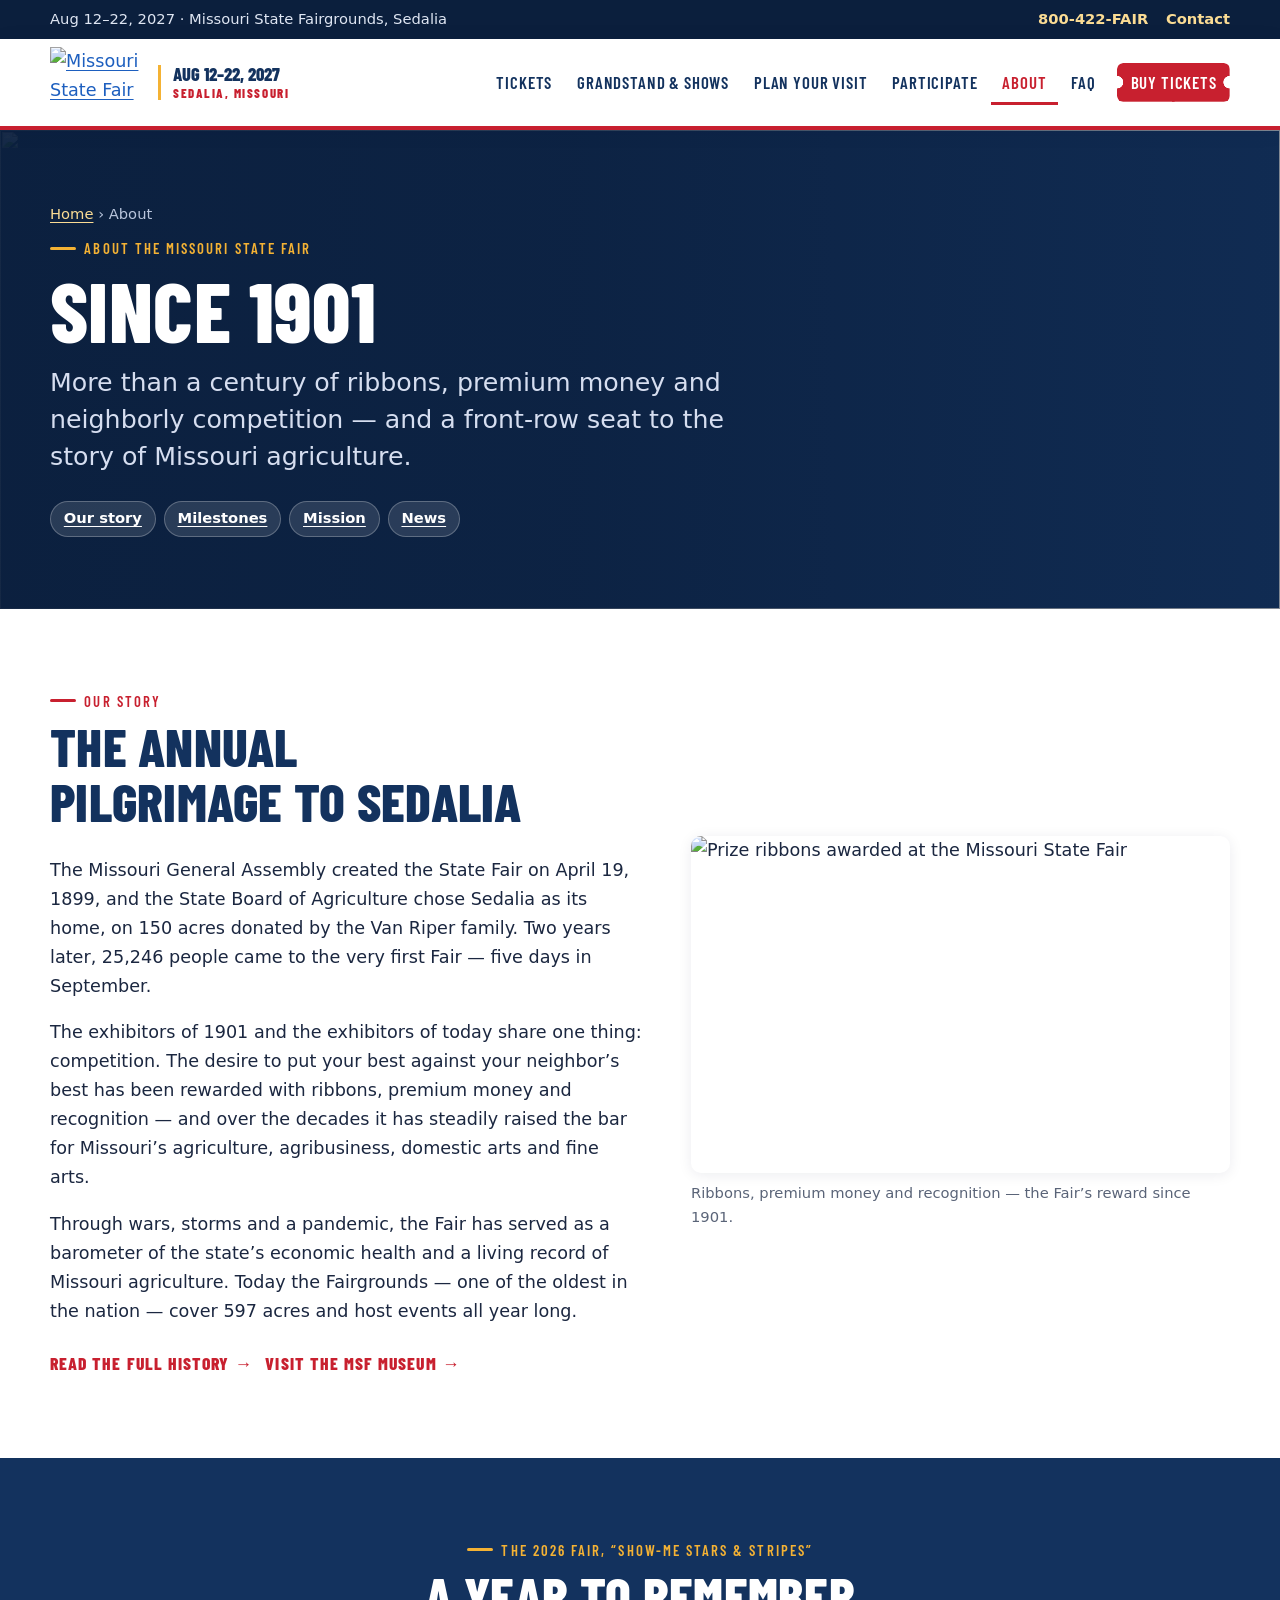
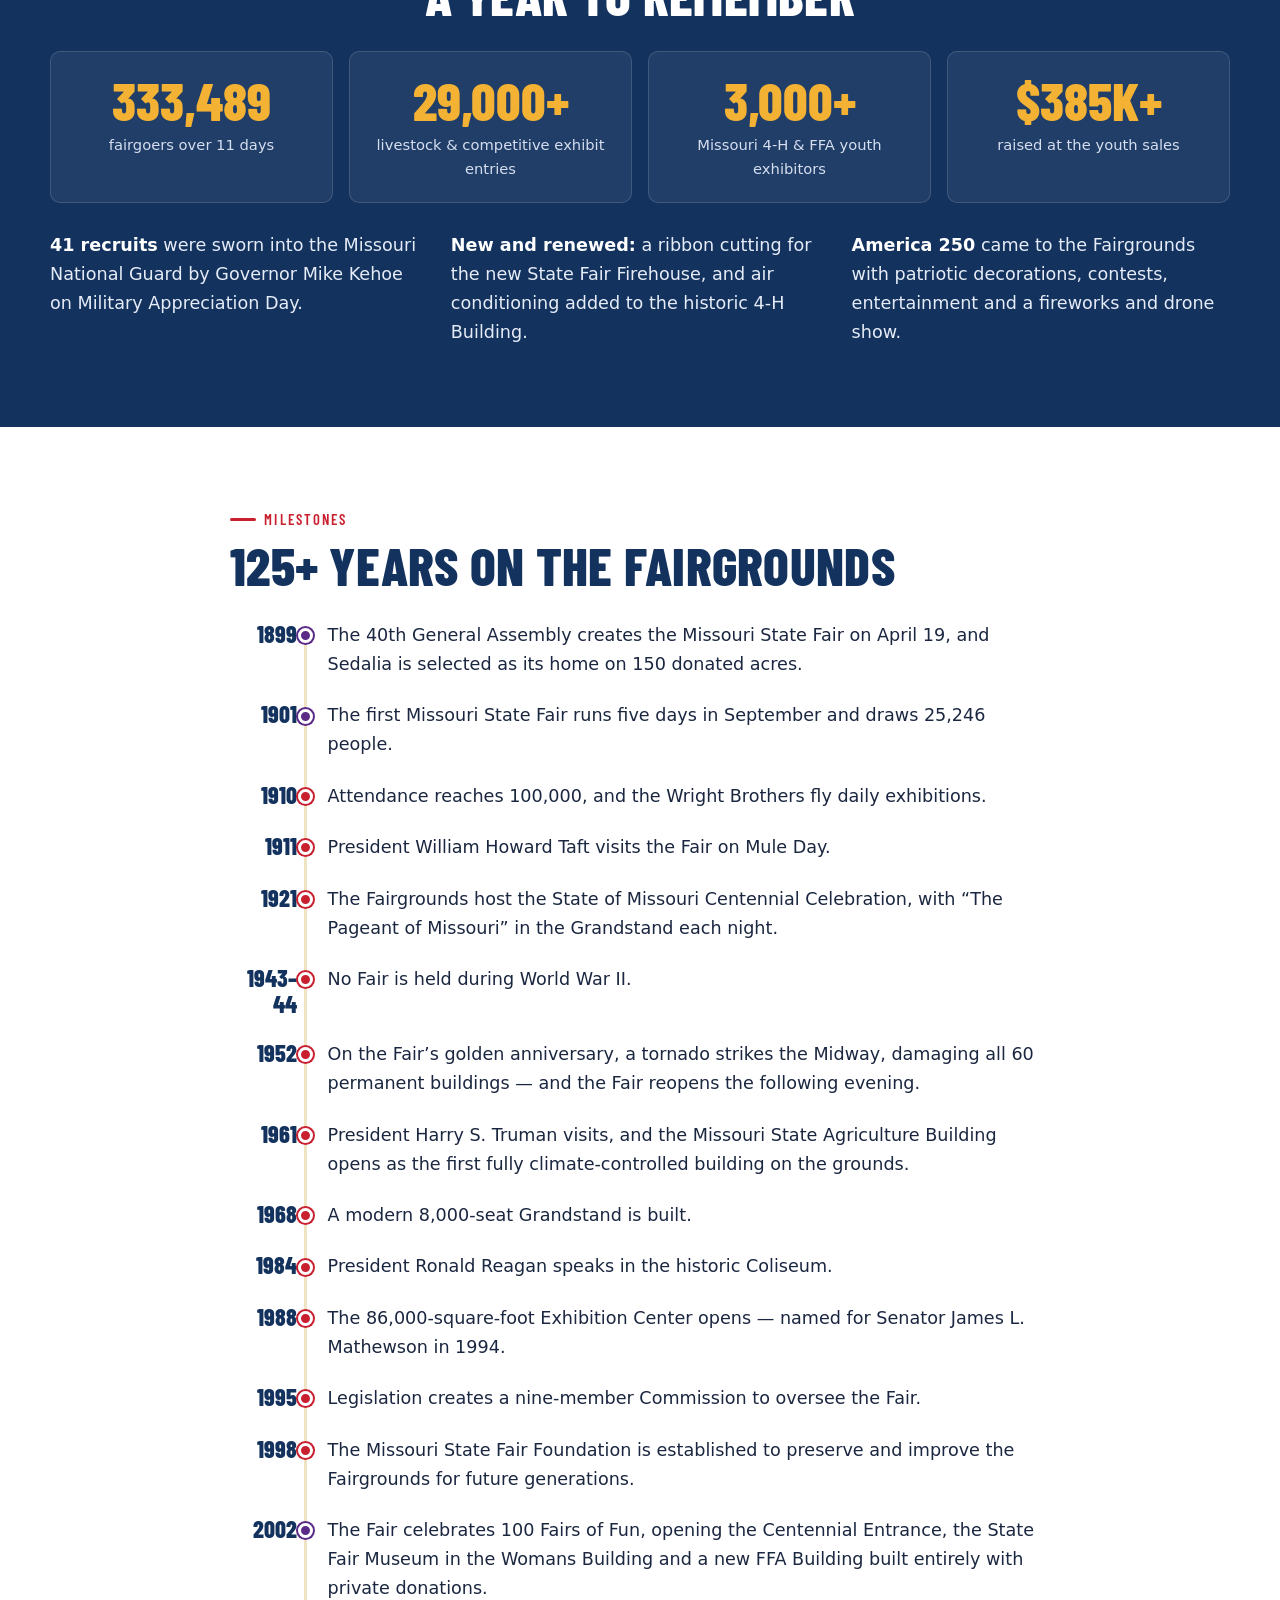
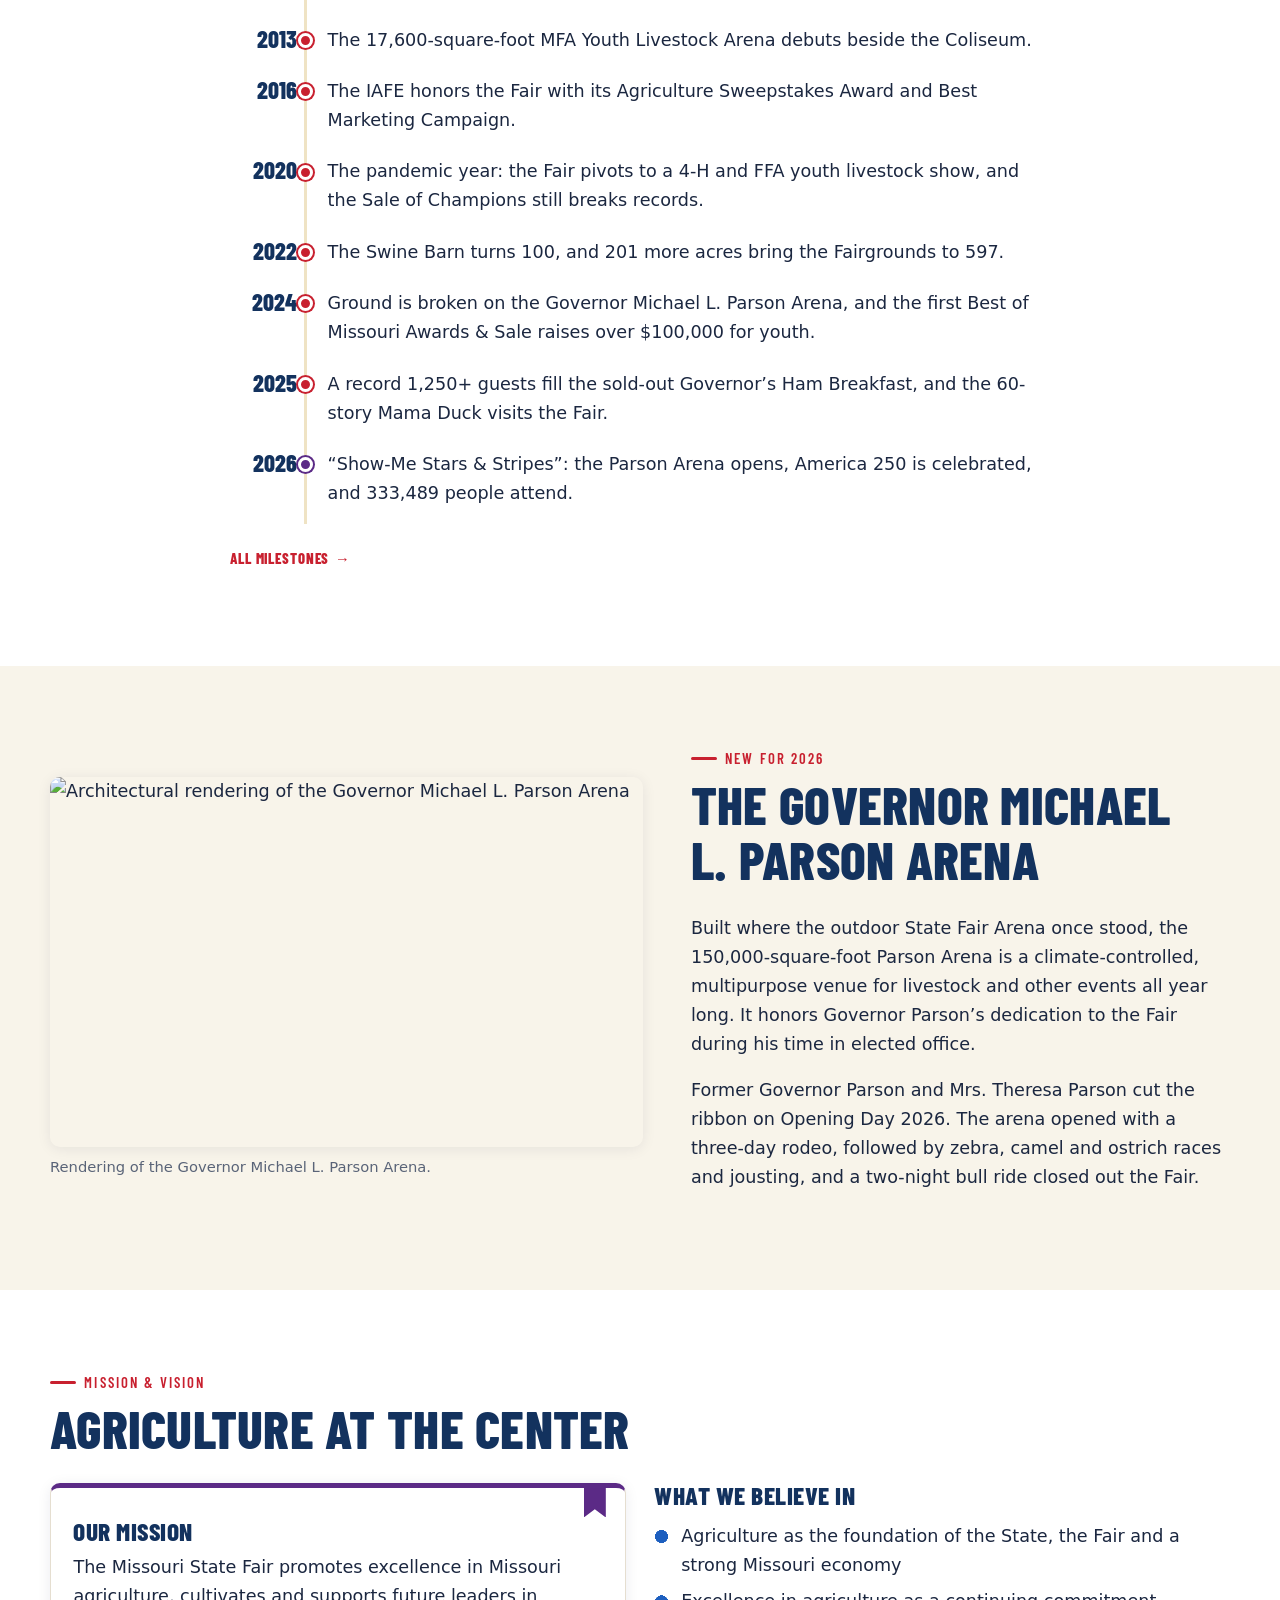
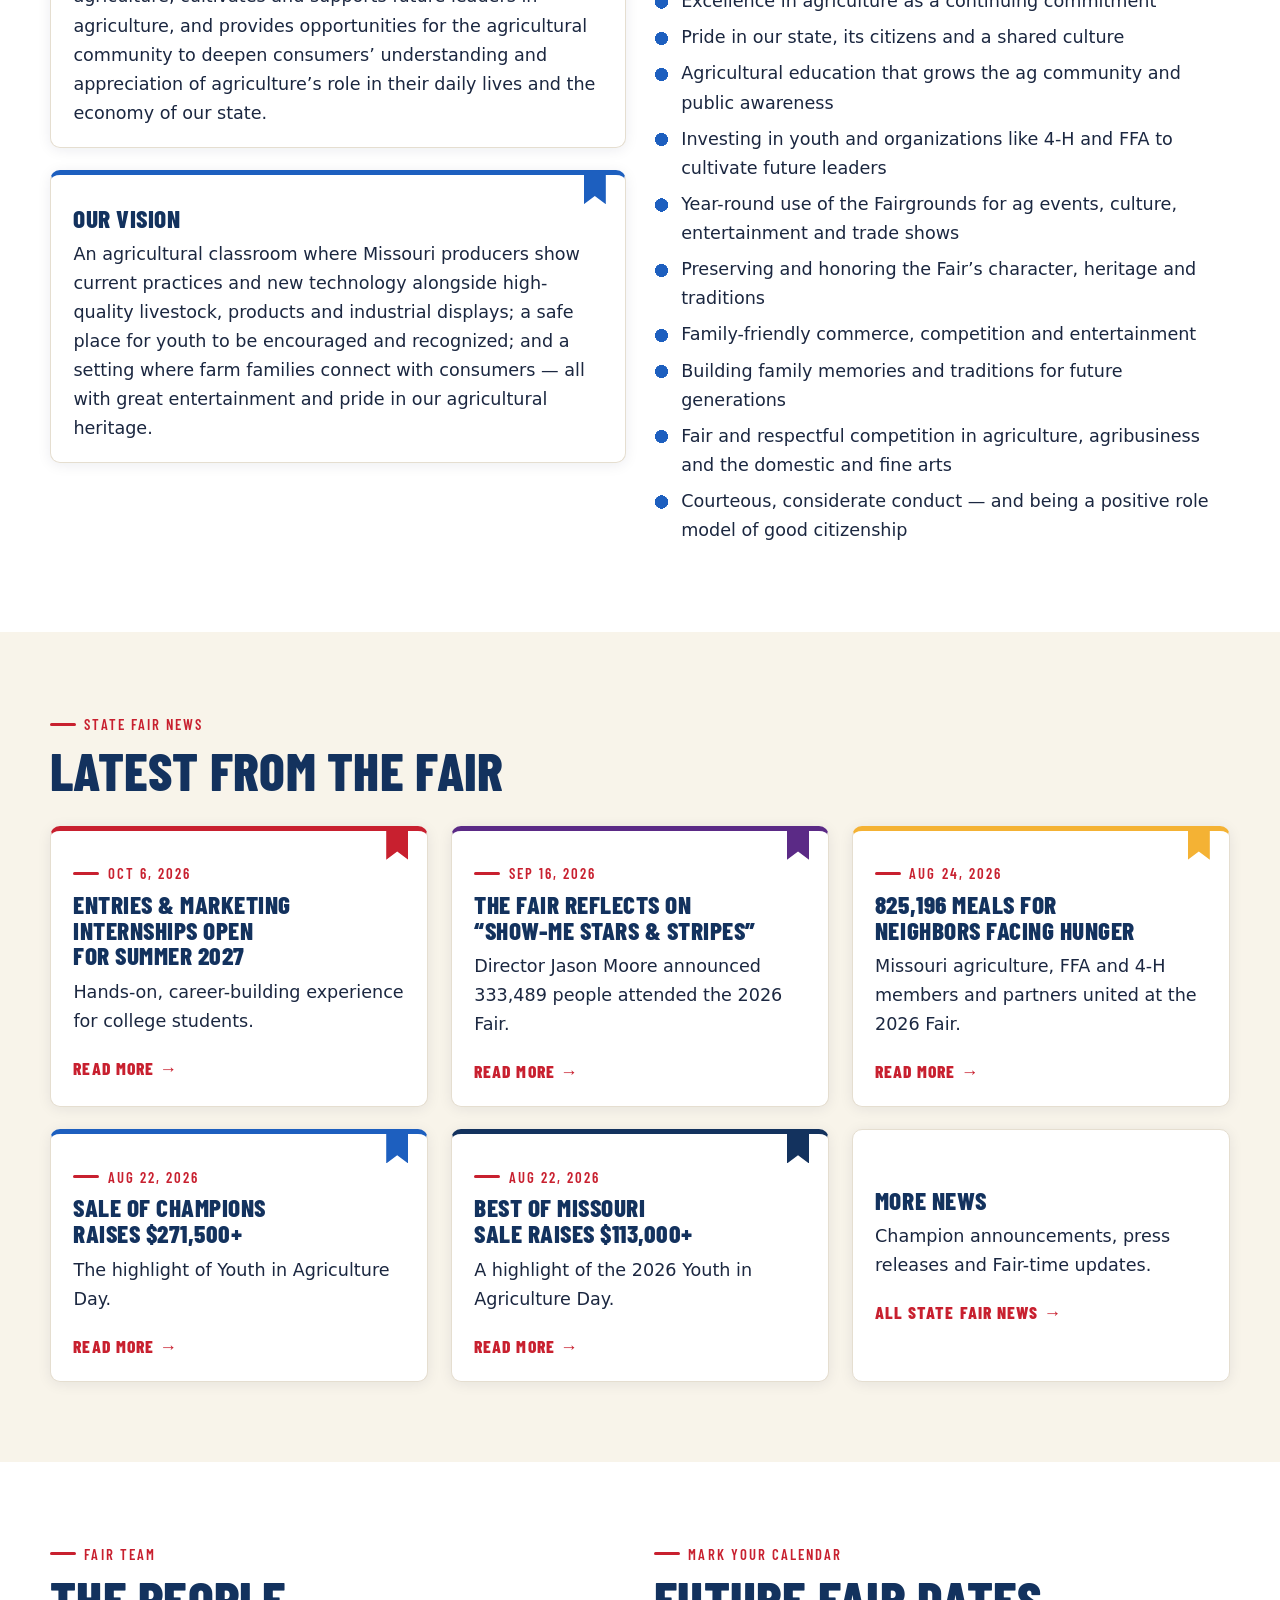
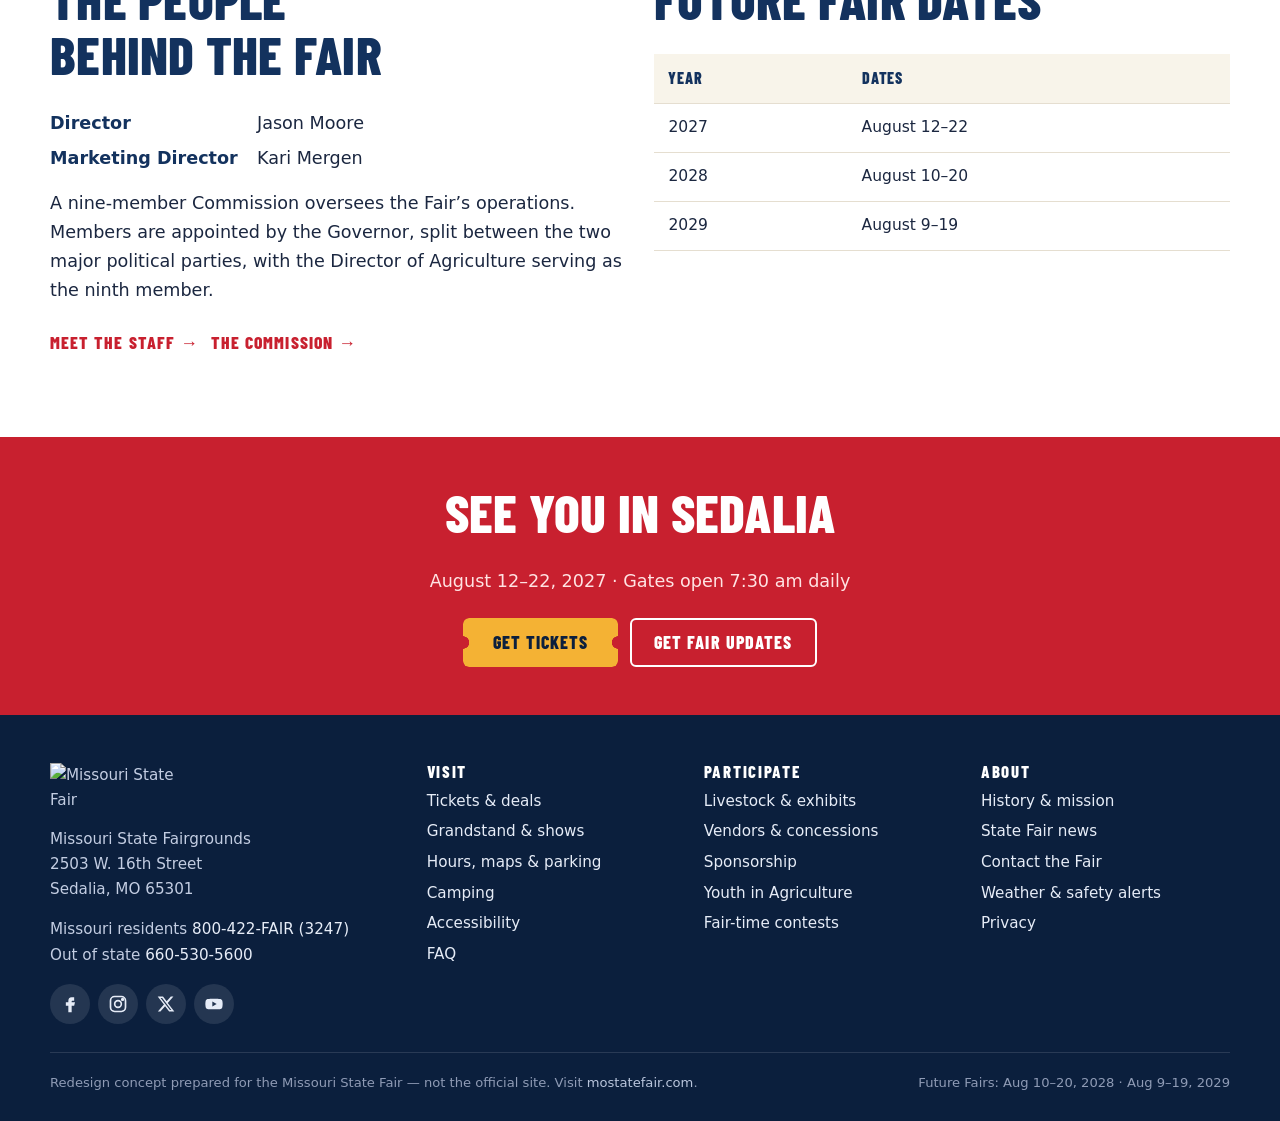
==== about.html @ 5d5b4323 "Missouri State Fair redesign concept: 8-page static site Show-Me Blue Ribbon design system, 2027 cou" ====
<!doctype html>
<html lang="en" class="no-js">
<head>
<meta charset="utf-8">
<meta name="viewport" content="width=device-width, initial-scale=1">
<meta name="robots" content="noindex">
<title>About the Fair — Since 1901 · Missouri State Fair</title>
<meta name="description" content="The story of the Missouri State Fair in Sedalia: history and milestones since 1901, the new Governor Michael L. Parson Arena, our mission, the latest news and future Fair dates.">
<link rel="canonical" href="https://quinto55.github.io/Missouri-State-Fair/about.html">
<meta name="theme-color" content="#13325e">
<link rel="icon" href="https://www.mostatefair.com/wp-content/uploads/cropped-missouri-state-fair-icon-32x32.png" sizes="32x32">
<link rel="apple-touch-icon" href="https://www.mostatefair.com/wp-content/uploads/cropped-missouri-state-fair-icon-180x180.png">
<link rel="preconnect" href="https://www.mostatefair.com">
<link rel="manifest" href="manifest.webmanifest">
<link rel="preload" href="assets/fonts/barlow-condensed-800.woff2" as="font" type="font/woff2" crossorigin>
<link rel="stylesheet" href="assets/css/styles.css">
<meta property="og:type" content="website">
<meta property="og:site_name" content="Missouri State Fair">
<meta property="og:title" content="About the Missouri State Fair — Since 1901">
<meta property="og:description" content="History, milestones, mission and news from the Missouri State Fair in Sedalia.">
<meta property="og:url" content="https://quinto55.github.io/Missouri-State-Fair/about.html">
<meta property="og:image" content="https://www.mostatefair.com/wp-content/uploads/missouri-state-fair-main-gate.jpg">
<meta name="twitter:card" content="summary_large_image">
<script type="application/ld+json">
{
  "@context": "https://schema.org",
  "@type": "BreadcrumbList",
  "itemListElement": [
    { "@type": "ListItem", "position": 1, "name": "Home", "item": "https://quinto55.github.io/Missouri-State-Fair/" },
    { "@type": "ListItem", "position": 2, "name": "About", "item": "https://quinto55.github.io/Missouri-State-Fair/about.html" }
  ]
}
</script>
<script type="speculationrules">
{ "prerender": [{ "where": { "href_matches": "/*" }, "eagerness": "moderate" }] }
</script>
<script src="assets/js/main.js" defer></script>
</head>
<body data-page="about">
<a class="skip" href="#main">Skip to content</a>

<!-- SHARED:HEADER (keep identical across pages; only data-page on <body> changes) -->
<div class="util-bar">
  <div class="wrap">
    <span>Aug 12–22, 2027 · Missouri State Fairgrounds, Sedalia</span>
    <span id="fair-status" class="status-chip" hidden></span>
    <span class="util-links">
      <a href="tel:+18004223247">800-422-FAIR</a>
      <a href="contact.html">Contact</a>
    </span>
  </div>
</div>

<header class="site-head">
  <div class="wrap">
    <a class="brand" href="./" aria-label="Missouri State Fair home">
      <img src="https://www.mostatefair.com/wp-content/uploads/logo-2024-missouri-state-fair-full-hr.png" alt="Missouri State Fair" width="400" height="312">
    </a>
    <p class="head-dates">Aug 12–22, 2027<small>Sedalia, Missouri</small></p>
    <nav class="site-nav" aria-label="Main">
      <button class="nav-toggle" aria-expanded="false" aria-controls="nav-list">Menu</button>
      <ul id="nav-list">
        <li><a data-nav="tickets" href="tickets.html">Tickets</a></li>
        <li><a data-nav="events" href="events.html">Grandstand &amp; Shows</a></li>
        <li><a data-nav="plan" href="plan.html">Plan Your Visit</a></li>
        <li><a data-nav="participate" href="participate.html">Participate</a></li>
        <li><a data-nav="about" href="about.html">About</a></li>
        <li><a data-nav="faq" href="faq.html">FAQ</a></li>
        <li><a class="btn-ticket" href="tickets.html">Buy Tickets</a></li>
      </ul>
    </nav>
  </div>
</header>
<!-- /SHARED:HEADER -->

<main id="main">

  <!-- ============ Hero ============ -->
  <section class="page-hero" aria-labelledby="hero-title">
    <div class="bg"><img src="https://www.mostatefair.com/wp-content/uploads/missouri-state-fair-main-gate.jpg" alt="" width="600" height="312" fetchpriority="high"></div>
    <div class="wrap">
      <p class="crumbs"><a href="./">Home</a> › About</p>
      <p class="eyebrow">About the Missouri State Fair</p>
      <h1 id="hero-title">Since 1901</h1>
      <p class="lede">More than a century of ribbons, premium money and neighborly competition — and a front-row seat to the story of Missouri agriculture.</p>
      <ul class="hero-chips">
        <li><a href="#story" style="color:inherit">Our story</a></li>
        <li><a href="#timeline" style="color:inherit">Milestones</a></li>
        <li><a href="#mission" style="color:inherit">Mission</a></li>
        <li><a href="#news" style="color:inherit">News</a></li>
      </ul>
    </div>
  </section>

  <!-- ============ Story ============ -->
  <section id="story" aria-labelledby="story-title">
    <div class="wrap split">
      <div>
        <p class="eyebrow">Our story</p>
        <h2 id="story-title">The annual pilgrimage to Sedalia</h2>
        <p>The Missouri General Assembly created the State Fair on April 19, 1899, and the State Board of Agriculture chose Sedalia as its home, on 150 acres donated by the Van Riper family. Two years later, 25,246 people came to the very first Fair — five days in September.</p>
        <p>The exhibitors of 1901 and the exhibitors of today share one thing: competition. The desire to put your best against your neighbor’s best has been rewarded with ribbons, premium money and recognition — and over the decades it has steadily raised the bar for Missouri’s agriculture, agribusiness, domestic arts and fine arts.</p>
        <p>Through wars, storms and a pandemic, the Fair has served as a barometer of the state’s economic health and a living record of Missouri agriculture. Today the Fairgrounds — one of the oldest in the nation — cover 597 acres and host events all year long.</p>
        <div class="btn-row">
          <a class="card-link" href="https://www.mostatefair.com/about/history-culture/history/">Read the full history</a>
          <a class="card-link" href="https://www.mostatefair.com/about/history-culture/history/museum/">Visit the MSF Museum</a>
        </div>
      </div>
      <figure class="img-frame reveal" style="margin:0">
        <img src="https://www.mostatefair.com/wp-content/uploads/img-competition-updates.jpg" alt="Prize ribbons awarded at the Missouri State Fair" loading="lazy" width="600" height="315">
        <figcaption>Ribbons, premium money and recognition — the Fair’s reward since 1901.</figcaption>
      </figure>
    </div>
  </section>

  <!-- ============ Numbers ============ -->
  <section class="panel-navy on-dark" id="numbers" aria-labelledby="num-title">
    <div class="wrap">
      <div class="section-head center">
        <p class="eyebrow">The 2026 Fair, “Show-Me Stars &amp; Stripes”</p>
        <h2 id="num-title">A year to remember</h2>
      </div>
      <div class="stat-row">
        <div class="stat reveal"><b>333,489</b><span>fairgoers over 11 days</span></div>
        <div class="stat reveal"><b>29,000+</b><span>livestock &amp; competitive exhibit entries</span></div>
        <div class="stat reveal"><b>3,000+</b><span>Missouri 4-H &amp; FFA youth exhibitors</span></div>
        <div class="stat reveal"><b>$385K+</b><span>raised at the youth sales</span></div>
      </div>
      <div class="grid-3" style="margin-top:var(--space-3)">
        <p class="reveal" style="margin:0"><strong style="color:#fff">41 recruits</strong> were sworn into the Missouri National Guard by Governor Mike Kehoe on Military Appreciation Day.</p>
        <p class="reveal" style="margin:0"><strong style="color:#fff">New and renewed:</strong> a ribbon cutting for the new State Fair Firehouse, and air conditioning added to the historic 4-H Building.</p>
        <p class="reveal" style="margin:0"><strong style="color:#fff">America 250</strong> came to the Fairgrounds with patriotic decorations, contests, entertainment and a fireworks and drone show.</p>
      </div>
    </div>
  </section>

  <!-- ============ Timeline ============ -->
  <section id="timeline" aria-labelledby="tl-title">
    <div class="narrow">
      <div class="section-head">
        <p class="eyebrow">Milestones</p>
        <h2 id="tl-title">125+ years on the Fairgrounds</h2>
      </div>
      <ol class="timeline">
        <li class="big reveal"><span class="yr">1899</span><p>The 40th General Assembly creates the Missouri State Fair on April 19, and Sedalia is selected as its home on 150 donated acres.</p></li>
        <li class="big reveal"><span class="yr">1901</span><p>The first Missouri State Fair runs five days in September and draws 25,246 people.</p></li>
        <li class="reveal"><span class="yr">1910</span><p>Attendance reaches 100,000, and the Wright Brothers fly daily exhibitions.</p></li>
        <li class="reveal"><span class="yr">1911</span><p>President William Howard Taft visits the Fair on Mule Day.</p></li>
        <li class="reveal"><span class="yr">1921</span><p>The Fairgrounds host the State of Missouri Centennial Celebration, with “The Pageant of Missouri” in the Grandstand each night.</p></li>
        <li class="reveal"><span class="yr">1943–44</span><p>No Fair is held during World War II.</p></li>
        <li class="reveal"><span class="yr">1952</span><p>On the Fair’s golden anniversary, a tornado strikes the Midway, damaging all 60 permanent buildings — and the Fair reopens the following evening.</p></li>
        <li class="reveal"><span class="yr">1961</span><p>President Harry S. Truman visits, and the Missouri State Agriculture Building opens as the first fully climate-controlled building on the grounds.</p></li>
        <li class="reveal"><span class="yr">1968</span><p>A modern 8,000-seat Grandstand is built.</p></li>
        <li class="reveal"><span class="yr">1984</span><p>President Ronald Reagan speaks in the historic Coliseum.</p></li>
        <li class="reveal"><span class="yr">1988</span><p>The 86,000-square-foot Exhibition Center opens — named for Senator James L. Mathewson in 1994.</p></li>
        <li class="reveal"><span class="yr">1995</span><p>Legislation creates a nine-member Commission to oversee the Fair.</p></li>
        <li class="reveal"><span class="yr">1998</span><p>The Missouri State Fair Foundation is established to preserve and improve the Fairgrounds for future generations.</p></li>
        <li class="big reveal"><span class="yr">2002</span><p>The Fair celebrates 100 Fairs of Fun, opening the Centennial Entrance, the State Fair Museum in the Womans Building and a new FFA Building built entirely with private donations.</p></li>
        <li class="reveal"><span class="yr">2013</span><p>The 17,600-square-foot MFA Youth Livestock Arena debuts beside the Coliseum.</p></li>
        <li class="reveal"><span class="yr">2016</span><p>The IAFE honors the Fair with its Agriculture Sweepstakes Award and Best Marketing Campaign.</p></li>
        <li class="reveal"><span class="yr">2020</span><p>The pandemic year: the Fair pivots to a 4-H and FFA youth livestock show, and the Sale of Champions still breaks records.</p></li>
        <li class="reveal"><span class="yr">2022</span><p>The Swine Barn turns 100, and 201 more acres bring the Fairgrounds to 597.</p></li>
        <li class="reveal"><span class="yr">2024</span><p>Ground is broken on the Governor Michael L. Parson Arena, and the first Best of Missouri Awards &amp; Sale raises over $100,000 for youth.</p></li>
        <li class="reveal"><span class="yr">2025</span><p>A record 1,250+ guests fill the sold-out Governor’s Ham Breakfast, and the 60-story Mama Duck visits the Fair.</p></li>
        <li class="big reveal"><span class="yr">2026</span><p>“Show-Me Stars &amp; Stripes”: the Parson Arena opens, America 250 is celebrated, and 333,489 people attend.</p></li>
      </ol>
      <p class="small" style="margin-top:1rem"><a class="card-link" href="https://www.mostatefair.com/about/history-culture/history/milestones/">All milestones</a></p>
    </div>
  </section>

  <!-- ============ Parson Arena ============ -->
  <section class="soft" id="parson-arena" aria-labelledby="arena-title">
    <div class="wrap split flip">
      <div>
        <p class="eyebrow">New for 2026</p>
        <h2 id="arena-title">The Governor Michael L. Parson Arena</h2>
        <p>Built where the outdoor State Fair Arena once stood, the 150,000-square-foot Parson Arena is a climate-controlled, multipurpose venue for livestock and other events all year long. It honors Governor Parson’s dedication to the Fair during his time in elected office.</p>
        <p>Former Governor Parson and Mrs. Theresa Parson cut the ribbon on Opening Day 2026. The arena opened with a three-day rodeo, followed by zebra, camel and ostrich races and jousting, and a two-night bull ride closed out the Fair.</p>
      </div>
      <figure class="img-frame reveal" style="margin:0">
        <img src="https://www.mostatefair.com/wp-content/uploads/parson-arena-rendering-new-600x315-1.jpg" alt="Architectural rendering of the Governor Michael L. Parson Arena" loading="lazy" width="600" height="315">
        <figcaption>Rendering of the Governor Michael L. Parson Arena.</figcaption>
      </figure>
    </div>
  </section>

  <!-- ============ Mission ============ -->
  <section id="mission" aria-labelledby="mission-title">
    <div class="wrap">
      <div class="section-head">
        <p class="eyebrow">Mission &amp; vision</p>
        <h2 id="mission-title">Agriculture at the center</h2>
      </div>
      <div class="grid-2">
        <div>
          <div class="card ribbon rb-purple">
            <h3>Our mission</h3>
            <p>The Missouri State Fair promotes excellence in Missouri agriculture, cultivates and supports future leaders in agriculture, and provides opportunities for the agricultural community to deepen consumers’ understanding and appreciation of agriculture’s role in their daily lives and the economy of our state.</p>
          </div>
          <div class="card ribbon rb-blue" style="margin-top:1.4rem">
            <h3>Our vision</h3>
            <p>An agricultural classroom where Missouri producers show current practices and new technology alongside high-quality livestock, products and industrial displays; a safe place for youth to be encouraged and recognized; and a setting where farm families connect with consumers — all with great entertainment and pride in our agricultural heritage.</p>
          </div>
        </div>
        <div>
          <h3>What we believe in</h3>
          <ul class="check-list">
            <li>Agriculture as the foundation of the State, the Fair and a strong Missouri economy</li>
            <li>Excellence in agriculture as a continuing commitment</li>
            <li>Pride in our state, its citizens and a shared culture</li>
            <li>Agricultural education that grows the ag community and public awareness</li>
            <li>Investing in youth and organizations like 4-H and FFA to cultivate future leaders</li>
            <li>Year-round use of the Fairgrounds for ag events, culture, entertainment and trade shows</li>
            <li>Preserving and honoring the Fair’s character, heritage and traditions</li>
            <li>Family-friendly commerce, competition and entertainment</li>
            <li>Building family memories and traditions for future generations</li>
            <li>Fair and respectful competition in agriculture, agribusiness and the domestic and fine arts</li>
            <li>Courteous, considerate conduct — and being a positive role model of good citizenship</li>
          </ul>
        </div>
      </div>
    </div>
  </section>

  <!-- ============ News ============ -->
  <section class="soft" id="news" aria-labelledby="news-title">
    <div class="wrap">
      <div class="section-head">
        <p class="eyebrow">State Fair news</p>
        <h2 id="news-title">Latest from the Fair</h2>
      </div>
      <div class="grid-3">
        <article class="card ribbon rb-red reveal">
          <p class="eyebrow"><time datetime="2026-10-06">Oct 6, 2026</time></p>
          <h3>Entries &amp; Marketing internships open for summer 2027</h3>
          <p>Hands-on, career-building experience for college students.</p>
          <a class="card-link" href="https://www.mostatefair.com/state-fair-news/missouri-state-fair-announces-open-applications-for-entries-and-marketing-internships/">Read more</a>
        </article>
        <article class="card ribbon rb-purple reveal">
          <p class="eyebrow"><time datetime="2026-09-16">Sep 16, 2026</time></p>
          <h3>The Fair reflects on “Show-Me Stars &amp; Stripes”</h3>
          <p>Director Jason Moore announced 333,489 people attended the 2026 Fair.</p>
          <a class="card-link" href="https://www.mostatefair.com/state-fair-news/missouri-state-fair-reflects-on-2026-fair-show-me-stars-stripes/">Read more</a>
        </article>
        <article class="card ribbon rb-gold reveal">
          <p class="eyebrow"><time datetime="2026-08-24">Aug 24, 2026</time></p>
          <h3>825,196 meals for neighbors facing hunger</h3>
          <p>Missouri agriculture, FFA and 4-H members and partners united at the 2026 Fair.</p>
          <a class="card-link" href="https://www.mostatefair.com/state-fair-news/missouri-agriculture-unites-to-provide-825196-meals-for-neighbors-facing-hunger/">Read more</a>
        </article>
        <article class="card ribbon rb-blue reveal">
          <p class="eyebrow"><time datetime="2026-08-22">Aug 22, 2026</time></p>
          <h3>Sale of Champions raises $271,500+</h3>
          <p>The highlight of Youth in Agriculture Day.</p>
          <a class="card-link" href="https://www.mostatefair.com/state-fair-news/missouri-state-fair-sale-of-champions-raises-more-than-271500-for-youth-in-agriculture/">Read more</a>
        </article>
        <article class="card ribbon rb-navy reveal">
          <p class="eyebrow"><time datetime="2026-08-22">Aug 22, 2026</time></p>
          <h3>Best of Missouri Sale raises $113,000+</h3>
          <p>A highlight of the 2026 Youth in Agriculture Day.</p>
          <a class="card-link" href="https://www.mostatefair.com/state-fair-news/missouri-state-fair-best-of-missouri-sale-raises-more-than-113000-for-youth-in-agriculture/">Read more</a>
        </article>
        <article class="card reveal" style="display:flex;flex-direction:column;justify-content:center">
          <h3>More news</h3>
          <p>Champion announcements, press releases and Fair-time updates.</p>
          <a class="card-link" href="https://www.mostatefair.com/state-fair-news/">All State Fair news</a>
        </article>
      </div>
    </div>
  </section>

  <!-- ============ Team & dates ============ -->
  <section id="team" aria-labelledby="team-title">
    <div class="wrap grid-2">
      <div>
        <p class="eyebrow">Fair team</p>
        <h2 id="team-title">The people behind the Fair</h2>
        <dl class="def-list">
          <dt>Director</dt><dd>Jason Moore</dd>
          <dt>Marketing Director</dt><dd>Kari Mergen</dd>
        </dl>
        <p style="margin-top:1rem">A nine-member Commission oversees the Fair’s operations. Members are appointed by the Governor, split between the two major political parties, with the Director of Agriculture serving as the ninth member.</p>
        <div class="btn-row">
          <a class="card-link" href="https://www.mostatefair.com/about/fair-team/staff/">Meet the staff</a>
          <a class="card-link" href="https://www.mostatefair.com/about/fair-team/commission/">The Commission</a>
        </div>
      </div>
      <div id="dates">
        <p class="eyebrow">Mark your calendar</p>
        <h2>Future Fair dates</h2>
        <div class="table-wrap">
          <table class="data">
            <thead><tr><th scope="col">Year</th><th scope="col">Dates</th></tr></thead>
            <tbody>
              <tr><td>2027</td><td>August 12–22</td></tr>
              <tr><td>2028</td><td>August 10–20</td></tr>
              <tr><td>2029</td><td>August 9–19</td></tr>
            </tbody>
          </table>
        </div>
      </div>
    </div>
  </section>

  <!-- ============ Closing ============ -->
  <section class="closing" aria-labelledby="close-title">
    <div class="wrap">
      <h2 id="close-title">See you in Sedalia</h2>
      <p>August 12–22, 2027 · Gates open 7:30 am daily</p>
      <div class="btn-row">
        <a class="btn-ticket" href="tickets.html">Get tickets</a>
        <a class="btn btn-ghost" style="color:#fff" href="contact.html#updates">Get Fair updates</a>
      </div>
    </div>
  </section>

</main>

<!-- SHARED:FOOTER -->
<footer class="site-foot">
  <div class="wrap">
    <div class="foot-grid">
      <div>
        <img class="foot-logo" src="https://www.mostatefair.com/wp-content/uploads/logo-2024-missouri-state-fair-white-v2.png" alt="Missouri State Fair" width="150" height="48" loading="lazy">
        <p>Missouri State Fairgrounds<br>2503 W. 16th Street<br>Sedalia, MO 65301</p>
        <p>Missouri residents <a href="tel:+18004223247">800-422-FAIR (3247)</a><br>Out of state <a href="tel:+16605305600">660-530-5600</a></p>
        <div class="social-row">
          <a href="https://www.facebook.com/MissouriStateFair" aria-label="Facebook"><svg viewBox="0 0 24 24" fill="currentColor" aria-hidden="true"><path d="M14 8h3V4h-3c-2.8 0-4 1.8-4 4.3V10H7v4h3v8h4v-8h3l1-4h-4V8.6c0-.4.3-.6.7-.6z"/></svg></a>
          <a href="https://www.instagram.com/mostatefair/" aria-label="Instagram"><svg viewBox="0 0 24 24" fill="none" stroke="currentColor" stroke-width="2" aria-hidden="true"><rect x="3" y="3" width="18" height="18" rx="5"/><circle cx="12" cy="12" r="4"/><circle cx="17.5" cy="6.5" r="1" fill="currentColor"/></svg></a>
          <a href="https://x.com/MOStateFair" aria-label="X"><svg viewBox="0 0 24 24" fill="currentColor" aria-hidden="true"><path d="M17.8 3h3.1l-6.8 7.8L22 21h-6.2l-4.9-6.4L5.3 21H2.2l7.3-8.3L2 3h6.4l4.4 5.8zm-1.1 16.2h1.7L7.4 4.7H5.5z"/></svg></a>
          <a href="https://www.youtube.com/user/MOStateFair" aria-label="YouTube"><svg viewBox="0 0 24 24" fill="currentColor" aria-hidden="true"><path d="M22 8.2a3 3 0 0 0-2.1-2.1C18 5.6 12 5.6 12 5.6s-6 0-7.9.5A3 3 0 0 0 2 8.2 31 31 0 0 0 1.6 12 31 31 0 0 0 2 15.8a3 3 0 0 0 2.1 2.1c1.9.5 7.9.5 7.9.5s6 0 7.9-.5a3 3 0 0 0 2.1-2.1 31 31 0 0 0 .4-3.8 31 31 0 0 0-.4-3.8zM10 15.1V8.9l5.2 3.1z"/></svg></a>
        </div>
      </div>
      <div>
        <h4>Visit</h4>
        <ul>
          <li><a href="tickets.html">Tickets &amp; deals</a></li>
          <li><a href="events.html">Grandstand &amp; shows</a></li>
          <li><a href="plan.html">Hours, maps &amp; parking</a></li>
          <li><a href="plan.html#camping">Camping</a></li>
          <li><a href="plan.html#accessibility">Accessibility</a></li>
          <li><a href="faq.html">FAQ</a></li>
        </ul>
      </div>
      <div>
        <h4>Participate</h4>
        <ul>
          <li><a href="participate.html#exhibitors">Livestock &amp; exhibits</a></li>
          <li><a href="participate.html#vendors">Vendors &amp; concessions</a></li>
          <li><a href="participate.html#sponsors">Sponsorship</a></li>
          <li><a href="participate.html#youth">Youth in Agriculture</a></li>
          <li><a href="participate.html#contests">Fair-time contests</a></li>
        </ul>
      </div>
      <div>
        <h4>About</h4>
        <ul>
          <li><a href="about.html">History &amp; mission</a></li>
          <li><a href="about.html#news">State Fair news</a></li>
          <li><a href="contact.html">Contact the Fair</a></li>
          <li><a href="contact.html#updates">Weather &amp; safety alerts</a></li>
          <li><a href="privacy.html">Privacy</a></li>
        </ul>
      </div>
    </div>
    <div class="foot-base">
      <span>Redesign concept prepared for the Missouri State Fair — not the official site. Visit <a href="https://www.mostatefair.com/">mostatefair.com</a>.</span>
      <span>Future Fairs: Aug 10–20, 2028 · Aug 9–19, 2029</span>
    </div>
  </div>
</footer>
<!-- /SHARED:FOOTER -->
</body>
</html>
---- assets/css/styles.css ----
/* ==========================================================================
   Missouri State Fair — "Show-Me Blue Ribbon"
   Prize-ribbon civic design: navy + Missouri red + harvest gold, purple
   reserved for Grand Champion moments. One stylesheet, no build step.
   ========================================================================== */

/* ---------- Fonts ---------- */
@font-face {
  font-family: "Barlow Condensed";
  font-style: normal;
  font-weight: 800;
  font-display: swap;
  src: url("../fonts/barlow-condensed-800.woff2") format("woff2");
}
@font-face {
  font-family: "Barlow Condensed";
  font-style: normal;
  font-weight: 600;
  font-display: swap;
  src: url("../fonts/barlow-condensed-600.woff2") format("woff2");
}

/* ---------- Tokens ---------- */
:root {
  --navy: #13325e;
  --navy-deep: #0b1f3d;
  --red: #c8202f;
  --red-deep: #a01824;
  --gold: #f4b234;
  --gold-soft: #fbdc94;
  --purple: #5b2a86;
  --ribbon-blue: #1d5fbf;
  --cream: #fbf6ea;
  --wheat: #efe3c4;

  --bg: #ffffff;
  --bg-soft: #f8f4ea;
  --surface: #ffffff;
  --text: #1b2740;
  --muted: #5a6478;
  --line: #e5ded0;
  --card-shadow: 0 2px 14px rgb(11 31 61 / 0.08);

  --display: "Barlow Condensed", "Arial Narrow", "Roboto Condensed", sans-serif;
  --body: system-ui, "Segoe UI", Roboto, "Helvetica Neue", Arial, sans-serif;
  --mono: ui-monospace, "Cascadia Mono", "SF Mono", Menlo, Consolas, monospace;

  --step--1: clamp(0.83rem, 0.8rem + 0.15vw, 0.92rem);
  --step-0: clamp(1rem, 0.95rem + 0.25vw, 1.1rem);
  --step-1: clamp(1.25rem, 1.1rem + 0.6vw, 1.6rem);
  --step-2: clamp(1.6rem, 1.35rem + 1.1vw, 2.3rem);
  --step-3: clamp(2.1rem, 1.6rem + 2.2vw, 3.4rem);
  --step-4: clamp(2.8rem, 1.9rem + 4.2vw, 5.4rem);

  --space-1: 0.5rem;
  --space-2: 1rem;
  --space-3: 1.75rem;
  --space-4: 3rem;
  --space-5: 5rem;

  --radius: 10px;
  color-scheme: light;
}

/* ---------- Reset & base ---------- */
*, *::before, *::after { box-sizing: border-box; }

html { scroll-behavior: smooth; }
@media (prefers-reduced-motion: reduce) {
  html { scroll-behavior: auto; }
  *, *::before, *::after { animation: none !important; transition: none !important; }
}

@view-transition { navigation: auto; }

body {
  margin: 0;
  font-family: var(--body);
  font-size: var(--step-0);
  line-height: 1.65;
  color: var(--text);
  background: var(--bg);
  -webkit-text-size-adjust: 100%;
}

img, svg { max-width: 100%; display: block; }
img { height: auto; }

a { color: var(--ribbon-blue); text-underline-offset: 0.18em; }
a:hover { color: var(--red); }

:focus-visible { outline: 3px solid var(--gold); outline-offset: 3px; border-radius: 4px; }

h1, h2, h3, h4 {
  font-family: var(--display);
  font-weight: 800;
  line-height: 1.02;
  letter-spacing: 0.005em;
  text-transform: uppercase;
  color: var(--navy);
  margin: 0 0 0.5em;
  text-wrap: balance;
}
h1 { font-size: var(--step-4); }
h2 { font-size: var(--step-3); }
h3 { font-size: var(--step-1); letter-spacing: 0.02em; }
h4 { font-size: var(--step-0); letter-spacing: 0.04em; }

p { margin: 0 0 1em; }
ul, ol { padding-left: 1.2em; }

.wrap { width: min(1180px, 100% - 2rem); margin-inline: auto; }
.narrow { width: min(820px, 100% - 2rem); margin-inline: auto; }

section { padding-block: var(--space-5); }
section.soft { background: var(--bg-soft); }
section.tight { padding-block: var(--space-4); }

.skip {
  position: absolute; left: -9999px; top: 0; z-index: 100;
  background: var(--gold); color: var(--navy-deep); padding: 0.6rem 1rem; font-weight: 700;
}
.skip:focus { left: 1rem; top: 1rem; }

.eyebrow {
  font-family: var(--display);
  font-weight: 600;
  text-transform: uppercase;
  letter-spacing: 0.14em;
  font-size: var(--step--1);
  color: var(--red);
  margin: 0 0 0.4rem;
  display: flex; align-items: center; gap: 0.55rem;
}
.eyebrow::before {
  content: ""; width: 1.6rem; height: 3px; background: currentColor; border-radius: 2px;
}
.lede { font-size: var(--step-1); line-height: 1.45; color: var(--muted); max-width: 46ch; }
.muted { color: var(--muted); }
.small { font-size: var(--step--1); }
.mono { font-family: var(--mono); }
.center { text-align: center; }
.center .eyebrow { justify-content: center; }
.center .lede { margin-inline: auto; }
.section-head { max-width: 760px; margin-bottom: var(--space-3); }
.section-head.center { margin-inline: auto; }

/* ---------- Season note (prior-year data labeling) ---------- */
.season-note {
  display: inline-flex; align-items: center; gap: 0.5rem;
  font-size: var(--step--1); font-weight: 600;
  background: var(--wheat); color: #6a4b05;
  padding: 0.3rem 0.75rem; border-radius: 999px; margin: 0 0 1rem;
}
.season-note::before { content: "●"; color: var(--gold); font-size: 0.8em; }

/* ---------- Utility bar ---------- */
.util-bar { background: var(--navy-deep); color: #dfe6f3; font-size: var(--step--1); }
.util-bar .wrap {
  display: flex; flex-wrap: wrap; gap: 0.3rem 1.25rem; align-items: center;
  justify-content: space-between; padding-block: 0.45rem;
}
.util-bar a { color: var(--gold-soft); text-decoration: none; font-weight: 600; }
.util-bar a:hover { color: #fff; }
.util-links { display: flex; gap: 1.1rem; flex-wrap: wrap; }
.status-chip {
  background: var(--red); color: #fff; font-weight: 700; padding: 0.1rem 0.6rem;
  border-radius: 999px; font-size: 0.8rem; letter-spacing: 0.04em;
}

/* ---------- Header / nav ---------- */
.site-head {
  background: #fff; position: sticky; top: 0; z-index: 50;
  border-bottom: 4px solid var(--red);
  box-shadow: 0 2px 18px rgb(11 31 61 / 0.08);
}
.site-head .wrap { display: flex; align-items: center; gap: 1rem; padding-block: 0.5rem; }
.brand { display: block; flex: 0 0 auto; }
.brand img { width: 92px; height: auto; }
.head-dates {
  font-family: var(--display); font-weight: 800; text-transform: uppercase;
  color: var(--navy); font-size: 1.15rem; line-height: 1; margin: 0;
  border-left: 3px solid var(--gold); padding-left: 0.75rem;
}
.head-dates small { display: block; color: var(--red); font-size: 0.8rem; letter-spacing: 0.12em; margin-top: 0.2rem; }
.site-nav { margin-left: auto; }
.site-nav ul { list-style: none; margin: 0; padding: 0; display: flex; align-items: center; gap: 0.15rem; }
.site-nav a {
  display: block; padding: 0.55rem 0.7rem; text-decoration: none; color: var(--navy);
  font-family: var(--display); font-weight: 600; text-transform: uppercase;
  letter-spacing: 0.05em; font-size: 1.05rem; border-radius: 6px;
}
.site-nav a:hover { background: var(--bg-soft); color: var(--red); }
.site-nav a[aria-current="page"] { color: var(--red); box-shadow: inset 0 -3px 0 var(--red); border-radius: 0; }
.site-nav .btn-ticket { margin-left: 0.5rem; color: #fff; }
.site-nav .btn-ticket:hover { color: var(--navy-deep); background: var(--gold); }
.nav-toggle {
  display: none; margin-left: auto; font: inherit; font-family: var(--display); font-weight: 800;
  text-transform: uppercase; letter-spacing: 0.08em; background: var(--navy); color: #fff;
  border: 0; border-radius: 6px; padding: 0.55rem 0.95rem; cursor: pointer;
}

@media (max-width: 1080px) {
  .head-dates { display: none; }
}
@media (max-width: 900px) {
  .nav-toggle { display: block; }
  .site-nav { margin-left: auto; }
  .site-nav ul {
    display: none; position: absolute; left: 0; right: 0; top: 100%;
    flex-direction: column; align-items: stretch; background: #fff;
    border-bottom: 4px solid var(--red); padding: 0.5rem 1rem 1rem;
    box-shadow: 0 12px 24px rgb(11 31 61 / 0.12);
  }
  .site-nav ul.open { display: flex; }
  .site-nav a { padding: 0.8rem 0.5rem; border-bottom: 1px solid var(--line); border-radius: 0; }
  .site-nav .btn-ticket { margin: 0.75rem 0 0; text-align: center; }
  .brand img { width: 74px; }
  .head-dates { display: block; font-size: 1rem; }
}

/* ---------- Buttons ---------- */
.btn, .btn-ticket {
  display: inline-flex; align-items: center; justify-content: center; gap: 0.5rem;
  font-family: var(--display); font-weight: 800; text-transform: uppercase; letter-spacing: 0.06em;
  font-size: 1.12rem; line-height: 1; text-decoration: none; cursor: pointer;
  padding: 0.85rem 1.4rem; border-radius: 6px; border: 2px solid transparent;
  transition: transform 0.15s ease, background 0.15s ease, color 0.15s ease;
}
.btn:hover, .btn-ticket:hover { transform: translateY(-1px); }

/* Admission-stub button: notched ticket ends */
.btn-ticket {
  background: var(--red); color: #fff;
  --notch: radial-gradient(circle 7px at left center, transparent 6px, #000 6.5px) left / 51% 100% no-repeat,
           radial-gradient(circle 7px at right center, transparent 6px, #000 6.5px) right / 51% 100% no-repeat;
  -webkit-mask: var(--notch); mask: var(--notch);
  padding-inline: 1.7rem;
}
.btn-ticket:hover { background: var(--gold); color: var(--navy-deep); }
.btn-gold { background: var(--gold); color: var(--navy-deep); }
.btn-gold:hover { background: #fff; color: var(--navy-deep); }
.btn-ghost { border-color: currentColor; color: var(--navy); background: transparent; }
.btn-ghost:hover { background: var(--navy); color: #fff; border-color: var(--navy); }
.on-dark .btn-ghost { color: #fff; }
.on-dark .btn-ghost:hover { background: #fff; color: var(--navy); border-color: #fff; }
.btn-row { display: flex; flex-wrap: wrap; gap: 0.75rem; align-items: center; margin-top: 1.4rem; }

/* ---------- Home hero ---------- */
.hero {
  position: relative; overflow: hidden; color: #fff; padding-block: 0;
  background: var(--navy);
}
.hero::before {
  /* subtle quilt/barn-star texture */
  content: ""; position: absolute; inset: 0; opacity: 0.08; pointer-events: none;
  background-image:
    linear-gradient(45deg, #fff 25%, transparent 25%, transparent 75%, #fff 75%),
    linear-gradient(45deg, #fff 25%, transparent 25%, transparent 75%, #fff 75%);
  background-size: 34px 34px; background-position: 0 0, 17px 17px;
}
.hero .wrap {
  position: relative; display: grid; grid-template-columns: 1.05fr 1fr; gap: var(--space-4);
  align-items: center; padding-block: clamp(2.5rem, 5vw, 4.5rem) clamp(3rem, 6vw, 5rem);
}
.hero h1 { color: #fff; font-size: var(--step-4); margin-bottom: 0.2em; }
.hero h1 .accent { color: var(--gold); display: block; }
.hero .lede { color: #d6def0; max-width: 40ch; }
.hero .eyebrow { color: var(--gold); }

.date-lockup {
  display: inline-flex; align-items: stretch; margin: 0.4rem 0 1.2rem;
  font-family: var(--display); font-weight: 800; text-transform: uppercase; line-height: 1;
}
.date-lockup .d {
  background: var(--red); color: #fff; padding: 0.45rem 0.9rem; font-size: var(--step-2);
  border: 3px solid #fff; border-radius: 6px 0 0 6px;
}
.date-lockup .y {
  background: #fff; color: var(--navy); padding: 0.45rem 0.9rem; font-size: var(--step-2);
  border: 3px solid #fff; border-radius: 0 6px 6px 0;
}

.countdown { display: flex; gap: 0.6rem; margin-top: 1.4rem; }
.countdown > div {
  min-width: 4.6rem; text-align: center; background: rgb(255 255 255 / 0.08);
  border: 1px solid rgb(255 255 255 / 0.18); border-radius: 8px; padding: 0.55rem 0.4rem 0.45rem;
}
.countdown b { display: block; font-family: var(--display); font-weight: 800; font-size: 2.2rem; line-height: 1; color: var(--gold); font-variant-numeric: tabular-nums; }
.countdown small { font-size: 0.72rem; text-transform: uppercase; letter-spacing: 0.14em; color: #c3cde2; }

.hero-mosaic { position: relative; display: grid; grid-template-columns: 1.2fr 1fr; grid-template-rows: 1fr 1fr; gap: 0.6rem; aspect-ratio: 1.15; }
.hero-mosaic img { width: 100%; height: 100%; object-fit: cover; border-radius: 8px; border: 3px solid #fff; box-shadow: 0 10px 30px rgb(0 0 0 / 0.3); }
.hero-mosaic img:first-child { grid-row: span 2; }

/* Prize-ribbon rosette badge */
.rosette {
  --c: var(--purple);
  position: absolute; width: 132px; height: 170px; pointer-events: none;
  filter: drop-shadow(0 6px 12px rgb(0 0 0 / 0.35));
}
.hero-mosaic .rosette { left: -40px; bottom: -34px; }
.rosette svg { width: 100%; height: 100%; overflow: visible; }

@media (max-width: 860px) {
  .hero .wrap { grid-template-columns: 1fr; }
  .hero-mosaic { aspect-ratio: 1.4; margin-inline: 0.5rem; }
  .hero-mosaic .rosette { left: auto; right: -6px; bottom: -40px; width: 104px; height: 134px; }
}
@media (max-width: 420px) {
  .countdown > div { min-width: 0; flex: 1; }
  .countdown b { font-size: 1.8rem; }
}

/* ---------- Info strip ---------- */
.info-strip { background: var(--gold); color: var(--navy-deep); }
.info-strip .wrap { display: grid; grid-template-columns: repeat(3, 1fr); gap: 1rem; padding-block: 1.1rem; }
.info-strip .item { display: flex; gap: 0.8rem; align-items: center; margin: 0; }
.info-icon {
  flex: 0 0 auto; width: 46px; height: 46px; border-radius: 50%; background: var(--navy);
  color: var(--gold); display: grid; place-items: center;
}
.info-icon svg { width: 24px; height: 24px; }
.info-body b { display: block; font-family: var(--display); font-weight: 800; text-transform: uppercase; font-size: 1.15rem; line-height: 1.1; }
.info-body span { font-size: var(--step--1); }
@media (max-width: 760px) { .info-strip .wrap { grid-template-columns: 1fr; } }

/* ---------- Page hero (interior) ---------- */
.page-hero {
  position: relative; color: #fff; background: var(--navy); padding-block: clamp(2.5rem, 6vw, 4.5rem);
  overflow: hidden; isolation: isolate;
}
.page-hero .bg { position: absolute; inset: 0; z-index: -2; }
.page-hero .bg img { width: 100%; height: 100%; object-fit: cover; }
.page-hero::after {
  content: ""; position: absolute; inset: 0; z-index: -1;
  background: linear-gradient(90deg, rgb(11 31 61 / 0.94) 0%, rgb(11 31 61 / 0.8) 45%, rgb(11 31 61 / 0.35) 100%);
}
.page-hero h1 { color: #fff; font-size: var(--step-4); margin-bottom: 0.15em; }
.page-hero .eyebrow { color: var(--gold); }
.page-hero .lede { color: #d6def0; }
.crumbs { font-size: var(--step--1); margin: 0 0 0.6rem; color: #b9c5dc; }
.crumbs a { color: var(--gold-soft); }
.hero-chips { list-style: none; padding: 0; margin: 1.2rem 0 0; display: flex; flex-wrap: wrap; gap: 0.5rem; }
.hero-chips li {
  background: rgb(255 255 255 / 0.12); border: 1px solid rgb(255 255 255 / 0.25);
  padding: 0.3rem 0.8rem; border-radius: 999px; font-size: var(--step--1); font-weight: 600;
}

/* ---------- Grids & cards ---------- */
.grid-2 { display: grid; grid-template-columns: repeat(2, 1fr); gap: var(--space-3); }
.grid-3 { display: grid; grid-template-columns: repeat(3, 1fr); gap: 1.4rem; }
.grid-4 { display: grid; grid-template-columns: repeat(4, 1fr); gap: 1.2rem; }
@media (max-width: 960px) { .grid-4 { grid-template-columns: repeat(2, 1fr); } .grid-3 { grid-template-columns: repeat(2, 1fr); } }
@media (max-width: 640px) { .grid-2, .grid-3, .grid-4 { grid-template-columns: 1fr; } }
.split { display: grid; grid-template-columns: 1.1fr 1fr; gap: var(--space-4); align-items: center; }
.split.flip > :first-child { order: 2; }
@media (max-width: 860px) { .split { grid-template-columns: 1fr; } .split.flip > :first-child { order: 0; } }

.card {
  background: var(--surface); border: 1px solid var(--line); border-radius: var(--radius);
  box-shadow: var(--card-shadow); padding: 1.4rem 1.4rem 1.2rem; position: relative;
}
.card h3 { margin-bottom: 0.35em; }
.card p:last-child { margin-bottom: 0; }

/* Ribbon-tab card: a hanging prize-ribbon tab on the top edge */
.card.ribbon { padding-top: 1.9rem; border-top: 5px solid var(--rb, var(--ribbon-blue)); }
.card.ribbon::before {
  content: ""; position: absolute; top: -5px; right: 1.2rem; width: 22px; height: 34px;
  background: var(--rb, var(--ribbon-blue));
  clip-path: polygon(0 0, 100% 0, 100% 100%, 50% 76%, 0 100%);
}
.rb-blue { --rb: var(--ribbon-blue); }
.rb-red { --rb: var(--red); }
.rb-gold { --rb: var(--gold); }
.rb-purple { --rb: var(--purple); }
.rb-navy { --rb: var(--navy); }

.photo-card { padding: 0; overflow: hidden; display: flex; flex-direction: column; }
.photo-card > img { aspect-ratio: 1.9; object-fit: cover; width: 100%; }
.photo-card .body { padding: 1.2rem 1.3rem 1.3rem; display: flex; flex-direction: column; flex: 1; }
.photo-card .body > :last-child { margin-top: auto; }
.card-link {
  font-family: var(--display); font-weight: 800; text-transform: uppercase; letter-spacing: 0.06em;
  text-decoration: none; color: var(--red); display: inline-flex; gap: 0.35rem; align-items: center;
}
.card-link::after { content: "→"; transition: transform 0.15s; }
.card-link:hover::after { transform: translateX(3px); }

/* Photo tiles (home "explore") */
.tile-grid { display: grid; grid-template-columns: repeat(4, 1fr); gap: 1rem; }
@media (max-width: 960px) { .tile-grid { grid-template-columns: repeat(2, 1fr); } }
@media (max-width: 480px) { .tile-grid { grid-template-columns: 1fr; } }
.tile {
  position: relative; display: block; border-radius: var(--radius); overflow: hidden;
  aspect-ratio: 0.95; text-decoration: none; color: #fff; background: var(--navy);
}
.tile img { width: 100%; height: 100%; object-fit: cover; transition: transform 0.4s ease; }
.tile:hover img { transform: scale(1.05); }
.tile .label {
  position: absolute; inset: auto 0 0 0; padding: 2.2rem 1rem 1rem;
  background: linear-gradient(transparent, rgb(11 31 61 / 0.92));
  font-family: var(--display); font-weight: 800; text-transform: uppercase; font-size: 1.55rem; line-height: 1;
}
.tile .label small { display: block; font-family: var(--body); font-weight: 600; text-transform: none; font-size: 0.85rem; color: var(--gold-soft); margin-bottom: 0.3rem; }
@media (max-width: 480px) { .tile { aspect-ratio: 1.6; } }

.img-frame img { width: 100%; border-radius: var(--radius); box-shadow: var(--card-shadow); aspect-ratio: 1.6; object-fit: cover; }
.img-frame figcaption { font-size: var(--step--1); color: var(--muted); margin-top: 0.5rem; }

/* ---------- 11-day rail ---------- */
.rail-scroller {
  display: grid; grid-auto-flow: column; grid-auto-columns: minmax(150px, 1fr); gap: 0.6rem;
  overflow-x: auto; padding: 0.4rem 0.2rem 1rem; scroll-snap-type: x mandatory;
  overscroll-behavior-x: contain;
}
.day-card {
  scroll-snap-align: start; background: #fff; border: 1px solid var(--line); border-radius: 8px;
  padding: 0.8rem 0.8rem 0.9rem; display: flex; flex-direction: column; gap: 0.25rem;
  border-top: 5px solid var(--navy); min-height: 190px;
}
.day-card.is-weekend { border-top-color: var(--red); }
.day-card.is-today { outline: 3px solid var(--gold); }
.day-card .dow { font-size: 0.75rem; font-weight: 700; letter-spacing: 0.14em; text-transform: uppercase; color: var(--muted); display: flex; gap: 0.4rem; align-items: center; flex-wrap: wrap; }
.day-card .date { font-family: var(--display); font-weight: 800; font-size: 2.1rem; line-height: 1; color: var(--navy); }
.day-card .tag { font-size: 0.82rem; line-height: 1.35; color: var(--text); }
.day-card .tag b { display: block; color: var(--red); font-family: var(--display); text-transform: uppercase; font-size: 0.98rem; letter-spacing: 0.03em; }
.deal { background: var(--gold); color: var(--navy-deep); font-size: 0.68rem; padding: 0.05rem 0.45rem; border-radius: 999px; letter-spacing: 0.08em; }
.rail-hint { font-size: var(--step--1); color: var(--muted); }

/* ---------- Stats ---------- */
.stat-row { display: grid; grid-template-columns: repeat(4, 1fr); gap: 1rem; }
@media (max-width: 860px) { .stat-row { grid-template-columns: repeat(2, 1fr); } }
.stat { text-align: center; padding: 1.3rem 0.8rem; border-radius: var(--radius); background: rgb(255 255 255 / 0.06); border: 1px solid rgb(255 255 255 / 0.14); }
.stat b { display: block; font-family: var(--display); font-weight: 800; font-size: var(--step-3); color: var(--gold); line-height: 1; }
.stat span { display: block; margin-top: 0.4rem; font-size: var(--step--1); color: #d6def0; }

.panel-navy { background: var(--navy); color: #e6ecf7; position: relative; }
.panel-navy h2, .panel-navy h3 { color: #fff; }
.panel-navy .eyebrow { color: var(--gold); }
.panel-navy .lede { color: #c9d3e8; }
.panel-navy a:not(.btn):not(.btn-ticket) { color: var(--gold-soft); }
.panel-red { background: var(--red); color: #fff; }
.panel-red h2 { color: #fff; }
.panel-red .eyebrow { color: var(--gold-soft); }

/* ---------- Grandstand marquee ---------- */
.marquee-grid { display: grid; grid-template-columns: repeat(auto-fill, minmax(230px, 1fr)); gap: 1rem; }
.show {
  background: #fff; border-radius: var(--radius); overflow: hidden; border: 1px solid var(--line);
  box-shadow: var(--card-shadow); display: flex; flex-direction: column;
}
.show img { aspect-ratio: 500 / 350; object-fit: cover; width: 100%; }
.show .body { padding: 0.8rem 1rem 1rem; }
.show .when { font-family: var(--mono); font-size: 0.8rem; color: var(--red); font-weight: 700; letter-spacing: 0.02em; }
.show h3 { font-size: 1.35rem; margin: 0.2rem 0 0.15rem; }
.show .with { font-size: 0.88rem; color: var(--muted); margin: 0; }
.show .price { font-size: 0.85rem; margin: 0.4rem 0 0; }
.show.cancelled { opacity: 0.6; }
.show.cancelled .when::after { content: " · Cancelled"; }

/* ---------- Tables (hours, prices) ---------- */
.table-wrap { overflow-x: auto; }
table.data { width: 100%; border-collapse: collapse; font-size: 0.97rem; background: #fff; }
table.data th, table.data td { text-align: left; padding: 0.7rem 0.9rem; border-bottom: 1px solid var(--line); vertical-align: top; }
table.data th { font-family: var(--display); text-transform: uppercase; letter-spacing: 0.06em; font-weight: 800; color: var(--navy); background: var(--bg-soft); font-size: 1rem; }
table.data td.num, table.data th.num { text-align: right; font-variant-numeric: tabular-nums; white-space: nowrap; }
table.data tr.is-today td { background: #fff6dc; }
.fee { color: var(--muted); font-size: 0.85em; display: block; }

/* Price board (admission) */
.price-board { display: grid; grid-template-columns: repeat(4, 1fr); gap: 0.8rem; }
@media (max-width: 760px) { .price-board { grid-template-columns: repeat(2, 1fr); } }
.price {
  background: #fff; border: 2px solid var(--navy); border-radius: 8px; text-align: center; padding: 1rem 0.6rem;
  position: relative;
}
.price .who { font-family: var(--display); font-weight: 800; text-transform: uppercase; color: var(--navy); font-size: 1.2rem; }
.price .amt { font-family: var(--display); font-weight: 800; font-size: 2.6rem; line-height: 1; color: var(--red); margin: 0.2rem 0; }
.price .note { font-size: 0.8rem; color: var(--muted); }

/* ---------- Chips / filters ---------- */
.chip-row { display: flex; flex-wrap: wrap; gap: 0.5rem; margin-bottom: 1.4rem; }
.chip {
  font: inherit; font-size: 0.92rem; font-weight: 600; cursor: pointer; padding: 0.4rem 0.95rem;
  border-radius: 999px; border: 2px solid var(--line); background: #fff; color: var(--navy);
}
.chip[aria-pressed="true"] { background: var(--navy); border-color: var(--navy); color: #fff; }
.chip:hover { border-color: var(--navy); }
[data-cat][hidden] { display: none !important; }

/* ---------- FAQ accordion ---------- */
.faq-group { margin-bottom: var(--space-3); }
.faq-group h2 { font-size: var(--step-2); }
details.qa { background: #fff; border: 1px solid var(--line); border-radius: 8px; margin-bottom: 0.55rem; }
details.qa summary {
  cursor: pointer; padding: 0.95rem 1.1rem; font-weight: 700; color: var(--navy); list-style: none;
  display: flex; justify-content: space-between; gap: 1rem; align-items: center;
}
details.qa summary::-webkit-details-marker { display: none; }
details.qa summary::after { content: "+"; font-family: var(--display); font-size: 1.6rem; line-height: 1; color: var(--red); transition: transform 0.2s; }
details.qa[open] summary::after { transform: rotate(45deg); }
details.qa .a { padding: 0 1.1rem 1rem; }
details.qa .a > :last-child { margin-bottom: 0; }
.faq-search { width: 100%; font: inherit; padding: 0.85rem 1rem; border: 2px solid var(--line); border-radius: 8px; margin-bottom: 1.4rem; }
.faq-search:focus { border-color: var(--navy); outline: none; }

/* ---------- Timeline (history) ---------- */
.timeline { list-style: none; padding: 0; margin: 0; position: relative; }
.timeline::before { content: ""; position: absolute; left: 4.6rem; top: 0.4rem; bottom: 0.4rem; width: 3px; background: var(--wheat); }
.timeline li { display: grid; grid-template-columns: 4.6rem 1fr; gap: 1.5rem; padding-bottom: 1.4rem; position: relative; }
.timeline li::before { content: ""; position: absolute; left: calc(4.6rem - 6px); top: 0.45rem; width: 15px; height: 15px; border-radius: 50%; background: var(--red); border: 3px solid #fff; box-shadow: 0 0 0 2px var(--red); }
.timeline .yr { font-family: var(--display); font-weight: 800; font-size: 1.5rem; color: var(--navy); line-height: 1.1; text-align: right; padding-right: 0.4rem; }
.timeline p { margin: 0; }
.timeline li.big::before { background: var(--purple); box-shadow: 0 0 0 2px var(--purple); }

/* ---------- Notices ---------- */
.notice {
  border-left: 5px solid var(--gold); background: #fffaf0; padding: 1rem 1.2rem; border-radius: 0 8px 8px 0;
}
.notice.red { border-left-color: var(--red); background: #fff4f4; }
.notice > :last-child { margin-bottom: 0; }

/* ---------- Lists ---------- */
.check-list { list-style: none; padding: 0; margin: 0; }
.check-list li { padding-left: 1.7rem; position: relative; margin-bottom: 0.45rem; }
.check-list li::before { content: ""; position: absolute; left: 0; top: 0.42em; width: 0.95rem; height: 0.95rem; border-radius: 50%; background: var(--ribbon-blue); -webkit-mask: radial-gradient(circle, #000 60%, transparent 62%); }
.no-list li::before { background: var(--red); }
.def-list { display: grid; grid-template-columns: max-content 1fr; gap: 0.4rem 1.2rem; margin: 0; }
.def-list dt { font-weight: 700; color: var(--navy); }
.def-list dd { margin: 0; }
@media (max-width: 520px) { .def-list { grid-template-columns: 1fr; } .def-list dd { margin-bottom: 0.5rem; } }

/* ---------- Sponsor ribbons ---------- */
.tier { margin-bottom: 1.6rem; }
.tier h3 { display: flex; align-items: center; gap: 0.6rem; }
.tier h3::before { content: ""; width: 14px; height: 22px; background: var(--rb, var(--ribbon-blue)); clip-path: polygon(0 0, 100% 0, 100% 100%, 50% 76%, 0 100%); }
.sponsor-list { list-style: none; padding: 0; margin: 0; display: flex; flex-wrap: wrap; gap: 0.5rem; }
.sponsor-list li { background: #fff; border: 1px solid var(--line); border-radius: 6px; padding: 0.4rem 0.8rem; font-size: 0.92rem; }

/* ---------- Closing band ---------- */
.closing {
  background: var(--red); color: #fff; text-align: center; padding-block: var(--space-4);
  position: relative; overflow: hidden;
}
.closing h2 { color: #fff; font-size: var(--step-3); }
.closing p { color: #ffe3e3; }
.closing .btn-row { justify-content: center; }
.closing .btn-ticket { background: var(--gold); color: var(--navy-deep); }
.closing .btn-ticket:hover { background: #fff; }

/* ---------- Footer ---------- */
.site-foot { background: var(--navy-deep); color: #c3cde2; padding-block: var(--space-4) var(--space-3); font-size: 0.95rem; }
.foot-grid { display: grid; grid-template-columns: 1.4fr 1fr 1fr 1fr; gap: var(--space-3); }
@media (max-width: 860px) { .foot-grid { grid-template-columns: 1fr 1fr; } }
@media (max-width: 520px) { .foot-grid { grid-template-columns: 1fr; } }
.site-foot h4 { color: #fff; font-size: 1.05rem; letter-spacing: 0.1em; }
.site-foot ul { list-style: none; padding: 0; margin: 0; }
.site-foot li { margin-bottom: 0.35rem; }
.site-foot a { color: #e6ecf7; text-decoration: none; }
.site-foot a:hover { color: var(--gold); text-decoration: underline; }
.foot-logo { width: 150px; margin-bottom: 1rem; }
.social-row { display: flex; gap: 0.5rem; margin-top: 1rem; }
.social-row a { width: 40px; height: 40px; border-radius: 50%; background: rgb(255 255 255 / 0.1); display: grid; place-items: center; }
.social-row a:hover { background: var(--gold); color: var(--navy-deep); }
.social-row svg { width: 20px; height: 20px; }
.foot-base { border-top: 1px solid rgb(255 255 255 / 0.12); margin-top: var(--space-3); padding-top: 1.2rem; font-size: 0.82rem; color: #8f9bb5; display: flex; flex-wrap: wrap; gap: 0.6rem 1.5rem; justify-content: space-between; }
.foot-base a { color: #b9c5dc; }

/* ---------- Reveal on scroll ---------- */
.js .reveal { opacity: 0; transform: translateY(18px); transition: opacity 0.6s ease, transform 0.6s ease; }
.js .reveal.in { opacity: 1; transform: none; }
@media (prefers-reduced-motion: reduce) { .js .reveal { opacity: 1; transform: none; } }

/* ---------- Print ---------- */
@media print {
  .util-bar, .site-nav, .nav-toggle, .closing, .site-foot, .btn, .btn-ticket, .chip-row, .hero-mosaic { display: none !important; }
  .site-head { position: static; box-shadow: none; }
  .page-hero, .hero, .panel-navy { background: none !important; color: #000; }
  .page-hero h1, .hero h1, .panel-navy h2 { color: #000; }
  .page-hero::after, .page-hero .bg { display: none; }
  section { padding-block: 1rem; }
  a { color: #000; }
}
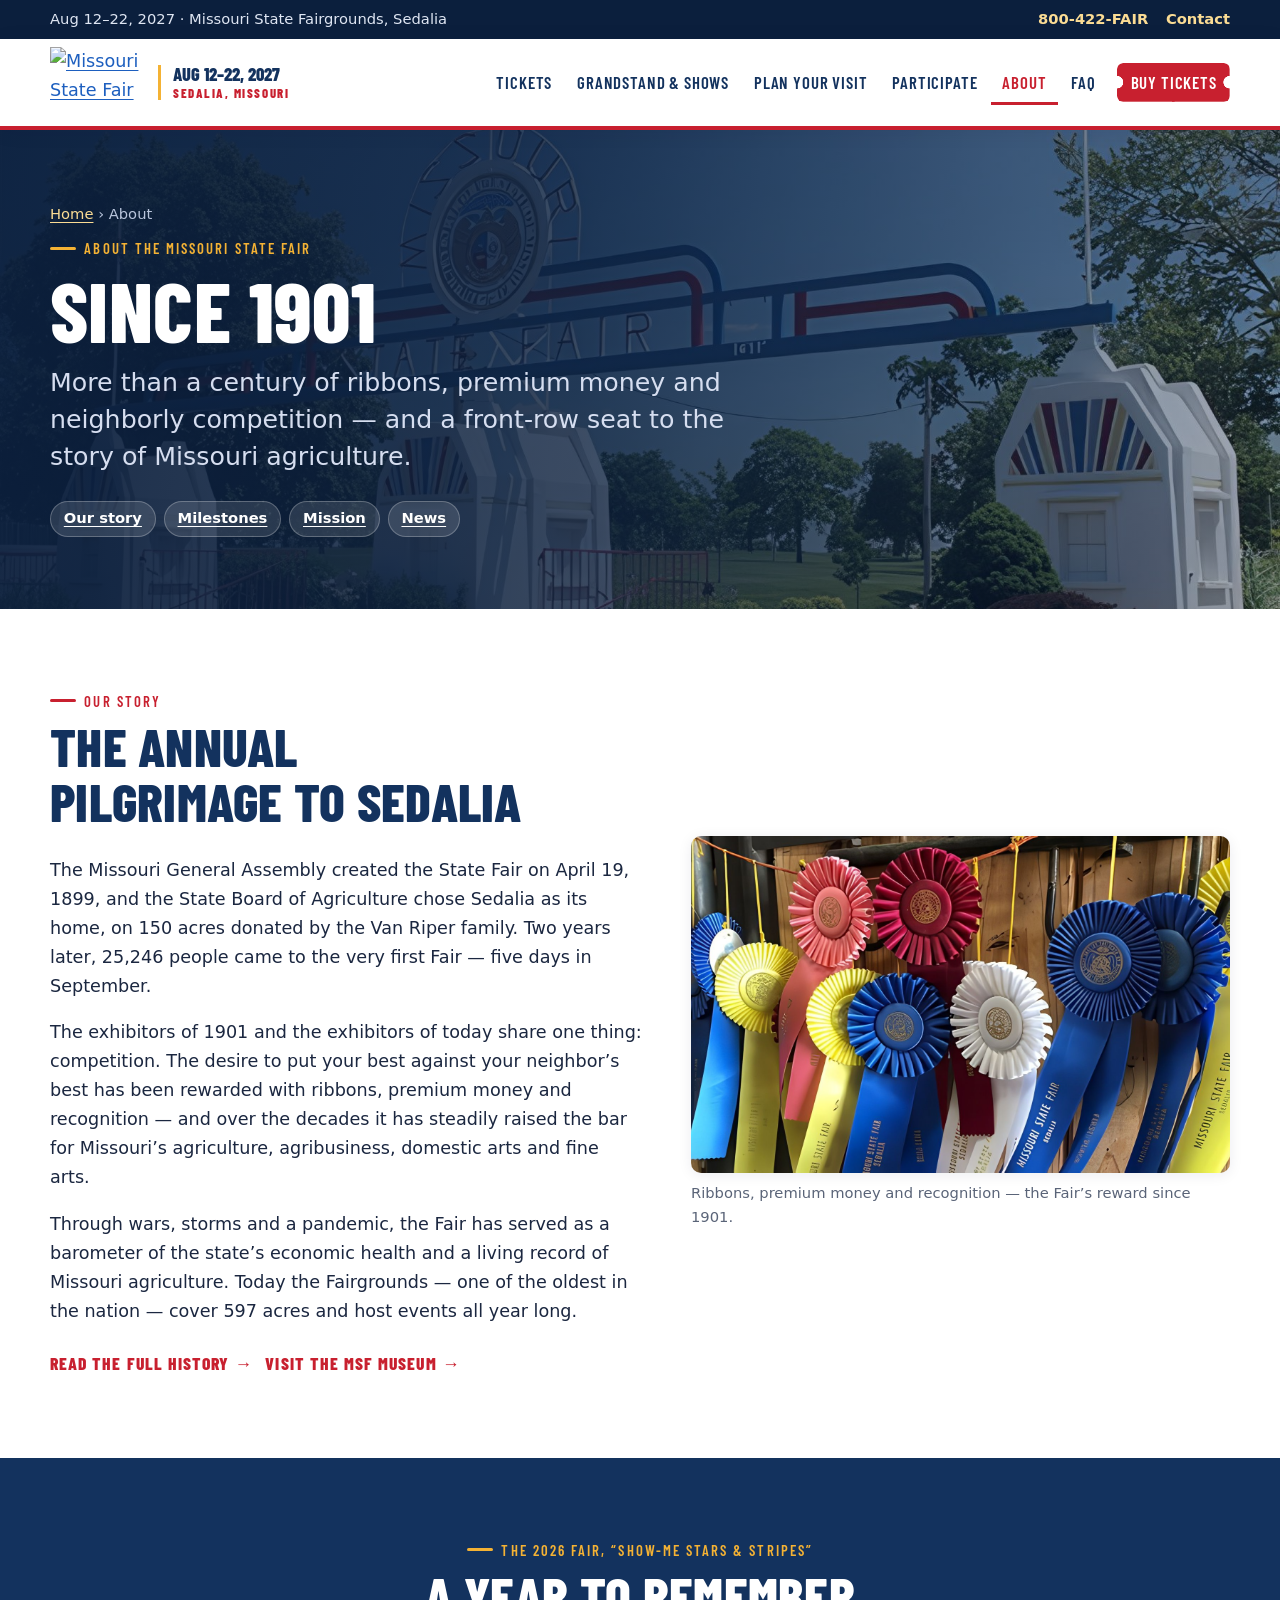
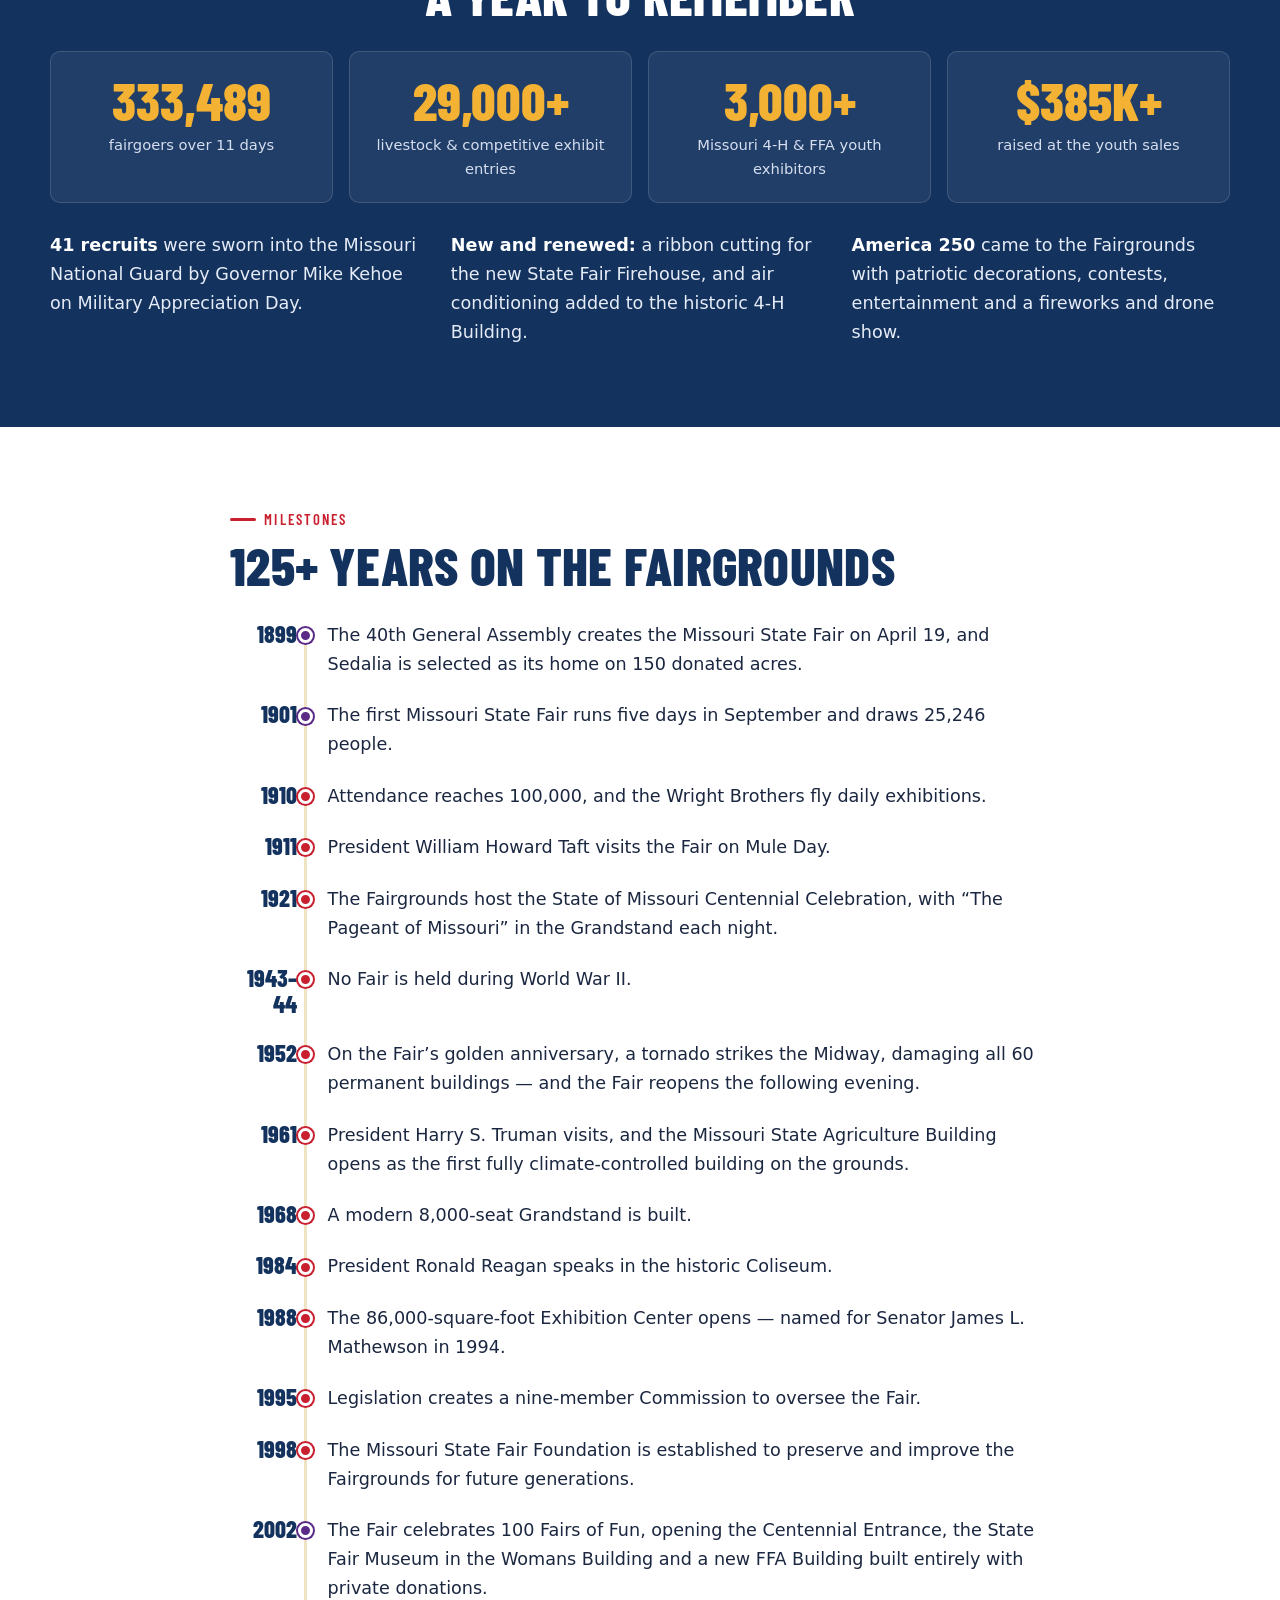
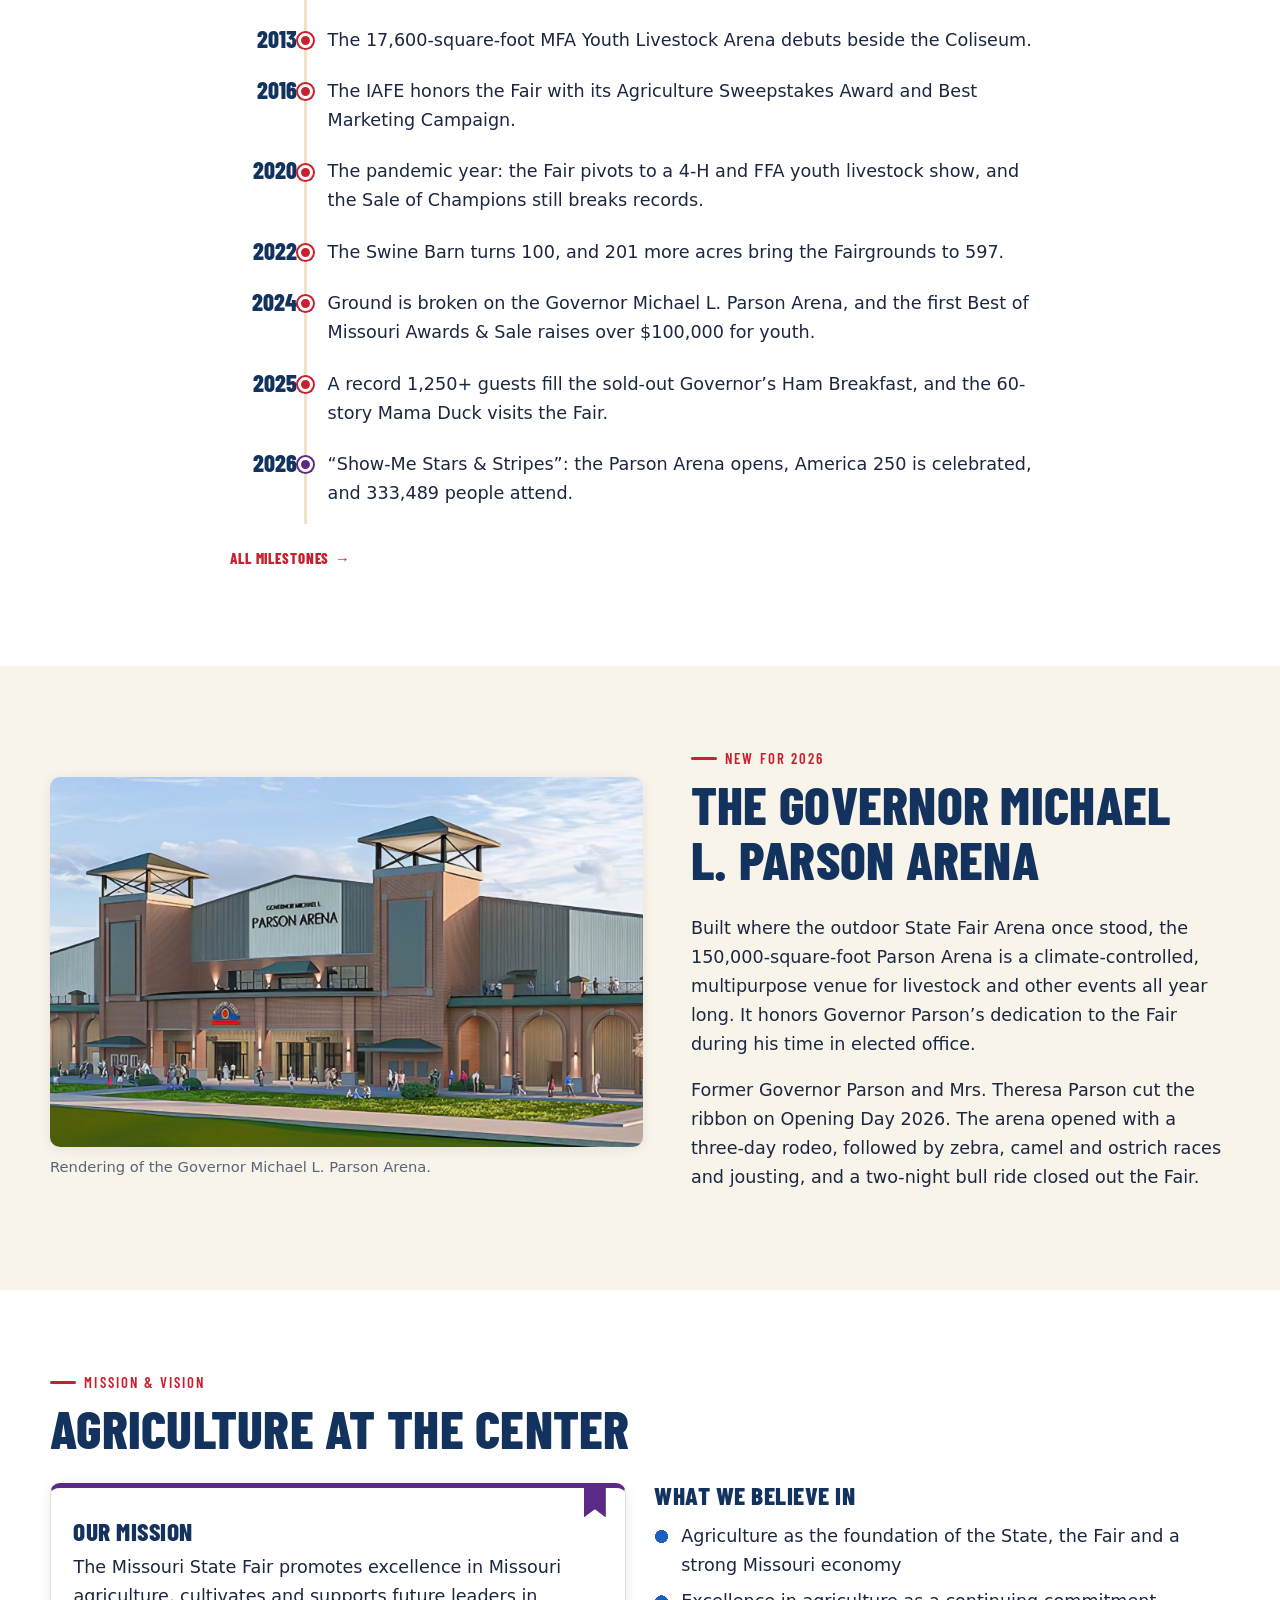
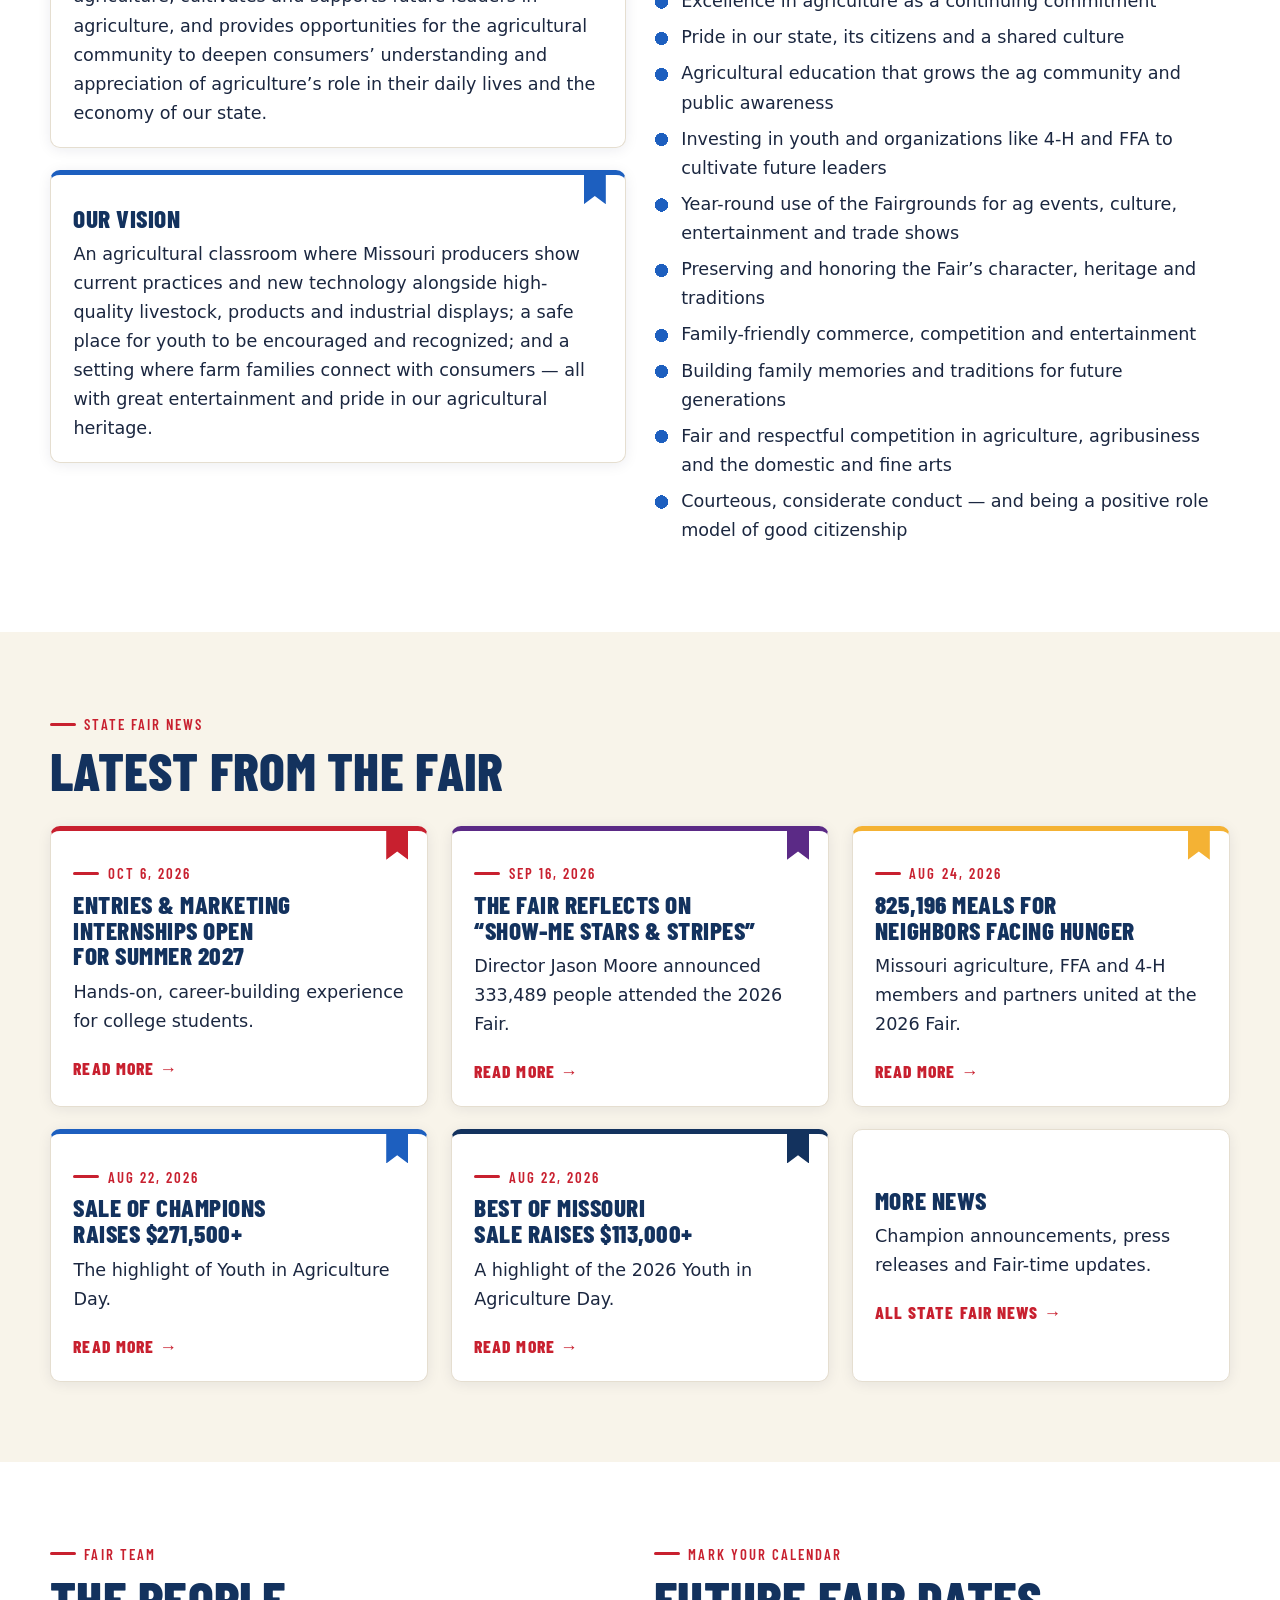
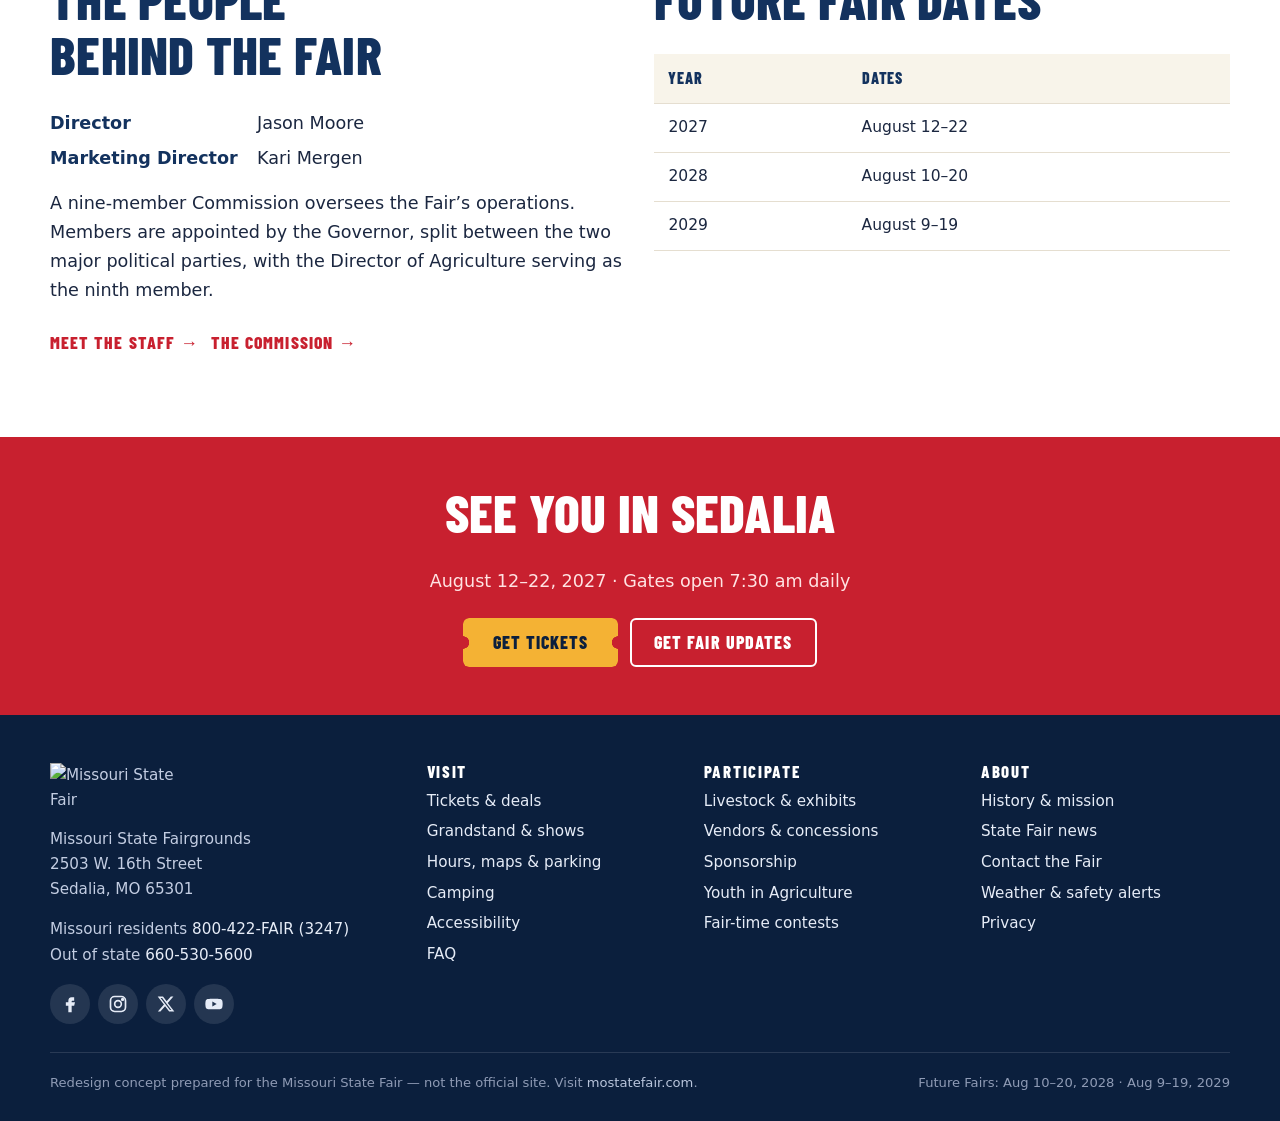
==== commit 46bf065e: "Sharper photos: 20 large-display fair photos AI-upscaled 3x (Topaz Precision) Topaz Low Resolution V" ====
--- a/about.html
+++ b/about.html
@@ -19,7 +19,7 @@
 <meta property="og:title" content="About the Missouri State Fair — Since 1901">
 <meta property="og:description" content="History, milestones, mission and news from the Missouri State Fair in Sedalia.">
 <meta property="og:url" content="https://quinto55.github.io/Missouri-State-Fair/about.html">
-<meta property="og:image" content="https://www.mostatefair.com/wp-content/uploads/missouri-state-fair-main-gate.jpg">
+<meta property="og:image" content="assets/img/photos/missouri-state-fair-main-gate.jpg">
 <meta name="twitter:card" content="summary_large_image">
 <script type="application/ld+json">
 {
@@ -77,7 +77,7 @@
 
   <!-- ============ Hero ============ -->
   <section class="page-hero" aria-labelledby="hero-title">
-    <div class="bg"><img src="https://www.mostatefair.com/wp-content/uploads/missouri-state-fair-main-gate.jpg" alt="" width="600" height="312" fetchpriority="high"></div>
+    <div class="bg"><img src="assets/img/photos/missouri-state-fair-main-gate.jpg" alt="" width="1800" height="936" fetchpriority="high"></div>
     <div class="wrap">
       <p class="crumbs"><a href="./">Home</a> › About</p>
       <p class="eyebrow">About the Missouri State Fair</p>
@@ -107,7 +107,7 @@
         </div>
       </div>
       <figure class="img-frame reveal" style="margin:0">
-        <img src="https://www.mostatefair.com/wp-content/uploads/img-competition-updates.jpg" alt="Prize ribbons awarded at the Missouri State Fair" loading="lazy" width="600" height="315">
+        <img src="assets/img/photos/img-competition-updates.jpg" alt="Prize ribbons awarded at the Missouri State Fair" loading="lazy" width="1800" height="945">
         <figcaption>Ribbons, premium money and recognition — the Fair’s reward since 1901.</figcaption>
       </figure>
     </div>
@@ -178,7 +178,7 @@
         <p>Former Governor Parson and Mrs. Theresa Parson cut the ribbon on Opening Day 2026. The arena opened with a three-day rodeo, followed by zebra, camel and ostrich races and jousting, and a two-night bull ride closed out the Fair.</p>
       </div>
       <figure class="img-frame reveal" style="margin:0">
-        <img src="https://www.mostatefair.com/wp-content/uploads/parson-arena-rendering-new-600x315-1.jpg" alt="Architectural rendering of the Governor Michael L. Parson Arena" loading="lazy" width="600" height="315">
+        <img src="assets/img/photos/parson-arena-rendering-new-600x315-1.jpg" alt="Architectural rendering of the Governor Michael L. Parson Arena" loading="lazy" width="1800" height="945">
         <figcaption>Rendering of the Governor Michael L. Parson Arena.</figcaption>
       </figure>
     </div>
--- a/assets/css/styles.css
+++ b/assets/css/styles.css
@@ -246,27 +246,56 @@
 .on-dark .btn-ghost:hover { background: #fff; color: var(--navy); border-color: #fff; }
 .btn-row { display: flex; flex-wrap: wrap; gap: 0.75rem; align-items: center; margin-top: 1.4rem; }
 
-/* ---------- Home hero ---------- */
-.hero {
-  position: relative; overflow: hidden; color: #fff; padding-block: 0;
-  background: var(--navy);
-}
-.hero::before {
-  /* subtle quilt/barn-star texture */
-  content: ""; position: absolute; inset: 0; opacity: 0.08; pointer-events: none;
-  background-image:
-    linear-gradient(45deg, #fff 25%, transparent 25%, transparent 75%, #fff 75%),
-    linear-gradient(45deg, #fff 25%, transparent 25%, transparent 75%, #fff 75%);
-  background-size: 34px 34px; background-position: 0 0, 17px 17px;
-}
-.hero .wrap {
-  position: relative; display: grid; grid-template-columns: 1.05fr 1fr; gap: var(--space-4);
-  align-items: center; padding-block: clamp(2.5rem, 5vw, 4.5rem) clamp(3rem, 6vw, 5rem);
-}
-.hero h1 { color: #fff; font-size: var(--step-4); margin-bottom: 0.2em; }
-.hero h1 .accent { color: var(--gold); display: block; }
-.hero .lede { color: #d6def0; max-width: 40ch; }
-.hero .eyebrow { color: var(--gold); }
+/* ---------- Home hero: looping night video of the Main Gate ---------- */
+.show-hero {
+  position: relative; overflow: hidden; isolation: isolate; color: #fff; padding: 0;
+  display: flex; flex-direction: column;
+  min-height: clamp(640px, calc(100svh - 112px), 1000px);
+  padding-top: clamp(260px, 36vh, 420px);
+  background: #071433 url("../video/hero-gate-poster.jpg") center / cover no-repeat;
+}
+.hero-video { position: absolute; inset: 0; width: 100%; height: 100%; object-fit: cover; object-position: center 35%; z-index: 0; }
+.show-hero::after {
+  /* legibility scrim behind the copy */
+  content: ""; position: absolute; inset: 0; z-index: 1; pointer-events: none;
+  background:
+    linear-gradient(180deg, transparent 40%, rgb(3 8 23 / 0.55) 72%, rgb(3 8 23 / 0.85)),
+    linear-gradient(90deg, rgb(3 8 23 / 0.55), transparent 60%);
+}
+.show-copy {
+  position: relative; z-index: 2; margin-top: auto;
+  display: grid; grid-template-columns: 1.15fr 1fr; gap: 1.5rem 3rem; align-items: end;
+  padding-bottom: clamp(1.6rem, 3.5vw, 2.8rem);
+}
+.show-copy h1 { color: #fff; font-size: var(--step-3); margin-bottom: 0.25em; text-shadow: 0 2px 18px rgb(0 0 0 / 0.5); }
+.show-copy h1 .accent { color: var(--gold); display: block; }
+.show-copy .eyebrow { color: var(--gold); }
+.show-copy .lede { color: #e2e8f5; font-size: var(--step-0); max-width: 44ch; margin: 0; text-shadow: 0 1px 10px rgb(0 0 0 / 0.6); }
+.show-side .countdown { margin-top: 0; }
+.show-side .countdown > div { background: rgb(3 8 23 / 0.45); backdrop-filter: blur(6px); -webkit-backdrop-filter: blur(6px); }
+.show-side .btn-row { margin-top: 1rem; }
+
+.show-controls { display: flex; flex-wrap: wrap; align-items: center; gap: 0.6rem 0.9rem; margin-top: 1rem; font-size: 0.82rem; color: #c3cde2; }
+.show-toggle {
+  display: inline-flex; align-items: center; gap: 0.4rem; font: inherit; font-weight: 700; cursor: pointer;
+  color: #fff; background: rgb(255 255 255 / 0.12); border: 1px solid rgb(255 255 255 / 0.3);
+  border-radius: 999px; padding: 0.3rem 0.75rem 0.3rem 0.55rem;
+}
+.show-toggle:hover { background: rgb(255 255 255 / 0.22); }
+.show-toggle svg { width: 14px; height: 14px; fill: currentColor; }
+.show-toggle .i-play { display: none; }
+.is-paused .show-toggle .i-play { display: block; }
+.is-paused .show-toggle .i-pause { display: none; }
+.no-js .show-controls { display: none; }
+
+@media (max-width: 860px) {
+  .show-copy { grid-template-columns: 1fr; gap: 1.1rem; }
+  .show-hero { padding-top: clamp(300px, 46vh, 460px); }
+}
+@media (max-aspect-ratio: 4/5) {
+  .show-hero { background-image: url("../video/hero-gate-poster-mobile.jpg"); background-position: center top; }
+  .hero-video { object-position: center top; }
+}
 
 .date-lockup {
   display: inline-flex; align-items: stretch; margin: 0.4rem 0 1.2rem;
@@ -288,29 +317,6 @@
 }
 .countdown b { display: block; font-family: var(--display); font-weight: 800; font-size: 2.2rem; line-height: 1; color: var(--gold); font-variant-numeric: tabular-nums; }
 .countdown small { font-size: 0.72rem; text-transform: uppercase; letter-spacing: 0.14em; color: #c3cde2; }
-
-.hero-mosaic { position: relative; display: grid; grid-template-columns: 1.2fr 1fr; grid-template-rows: 1fr 1fr; gap: 0.6rem; aspect-ratio: 1.15; }
-.hero-mosaic img { width: 100%; height: 100%; object-fit: cover; border-radius: 8px; border: 3px solid #fff; box-shadow: 0 10px 30px rgb(0 0 0 / 0.3); }
-.hero-mosaic img:first-child { grid-row: span 2; }
-
-/* Prize-ribbon rosette badge */
-.rosette {
-  --c: var(--purple);
-  position: absolute; width: 132px; height: 170px; pointer-events: none;
-  filter: drop-shadow(0 6px 12px rgb(0 0 0 / 0.35));
-}
-.hero-mosaic .rosette { left: -40px; bottom: -34px; }
-.rosette svg { width: 100%; height: 100%; overflow: visible; }
-
-@media (max-width: 860px) {
-  .hero .wrap { grid-template-columns: 1fr; }
-  .hero-mosaic { aspect-ratio: 1.4; margin-inline: 0.5rem; }
-  .hero-mosaic .rosette { left: auto; right: -6px; bottom: -40px; width: 104px; height: 134px; }
-}
-@media (max-width: 420px) {
-  .countdown > div { min-width: 0; flex: 1; }
-  .countdown b { font-size: 1.8rem; }
-}
 
 /* ---------- Info strip ---------- */
 .info-strip { background: var(--gold); color: var(--navy-deep); }
@@ -575,10 +581,11 @@
 
 /* ---------- Print ---------- */
 @media print {
-  .util-bar, .site-nav, .nav-toggle, .closing, .site-foot, .btn, .btn-ticket, .chip-row, .hero-mosaic { display: none !important; }
+  .util-bar, .site-nav, .nav-toggle, .closing, .site-foot, .btn, .btn-ticket, .chip-row { display: none !important; }
   .site-head { position: static; box-shadow: none; }
-  .page-hero, .hero, .panel-navy { background: none !important; color: #000; }
-  .page-hero h1, .hero h1, .panel-navy h2 { color: #000; }
+  .page-hero, .show-hero, .panel-navy { background: none !important; color: #000; }
+  .page-hero h1, .show-copy h1, .panel-navy h2 { color: #000; }
+  .hero-video, .show-controls { display: none !important; }
   .page-hero::after, .page-hero .bg { display: none; }
   section { padding-block: 1rem; }
   a { color: #000; }
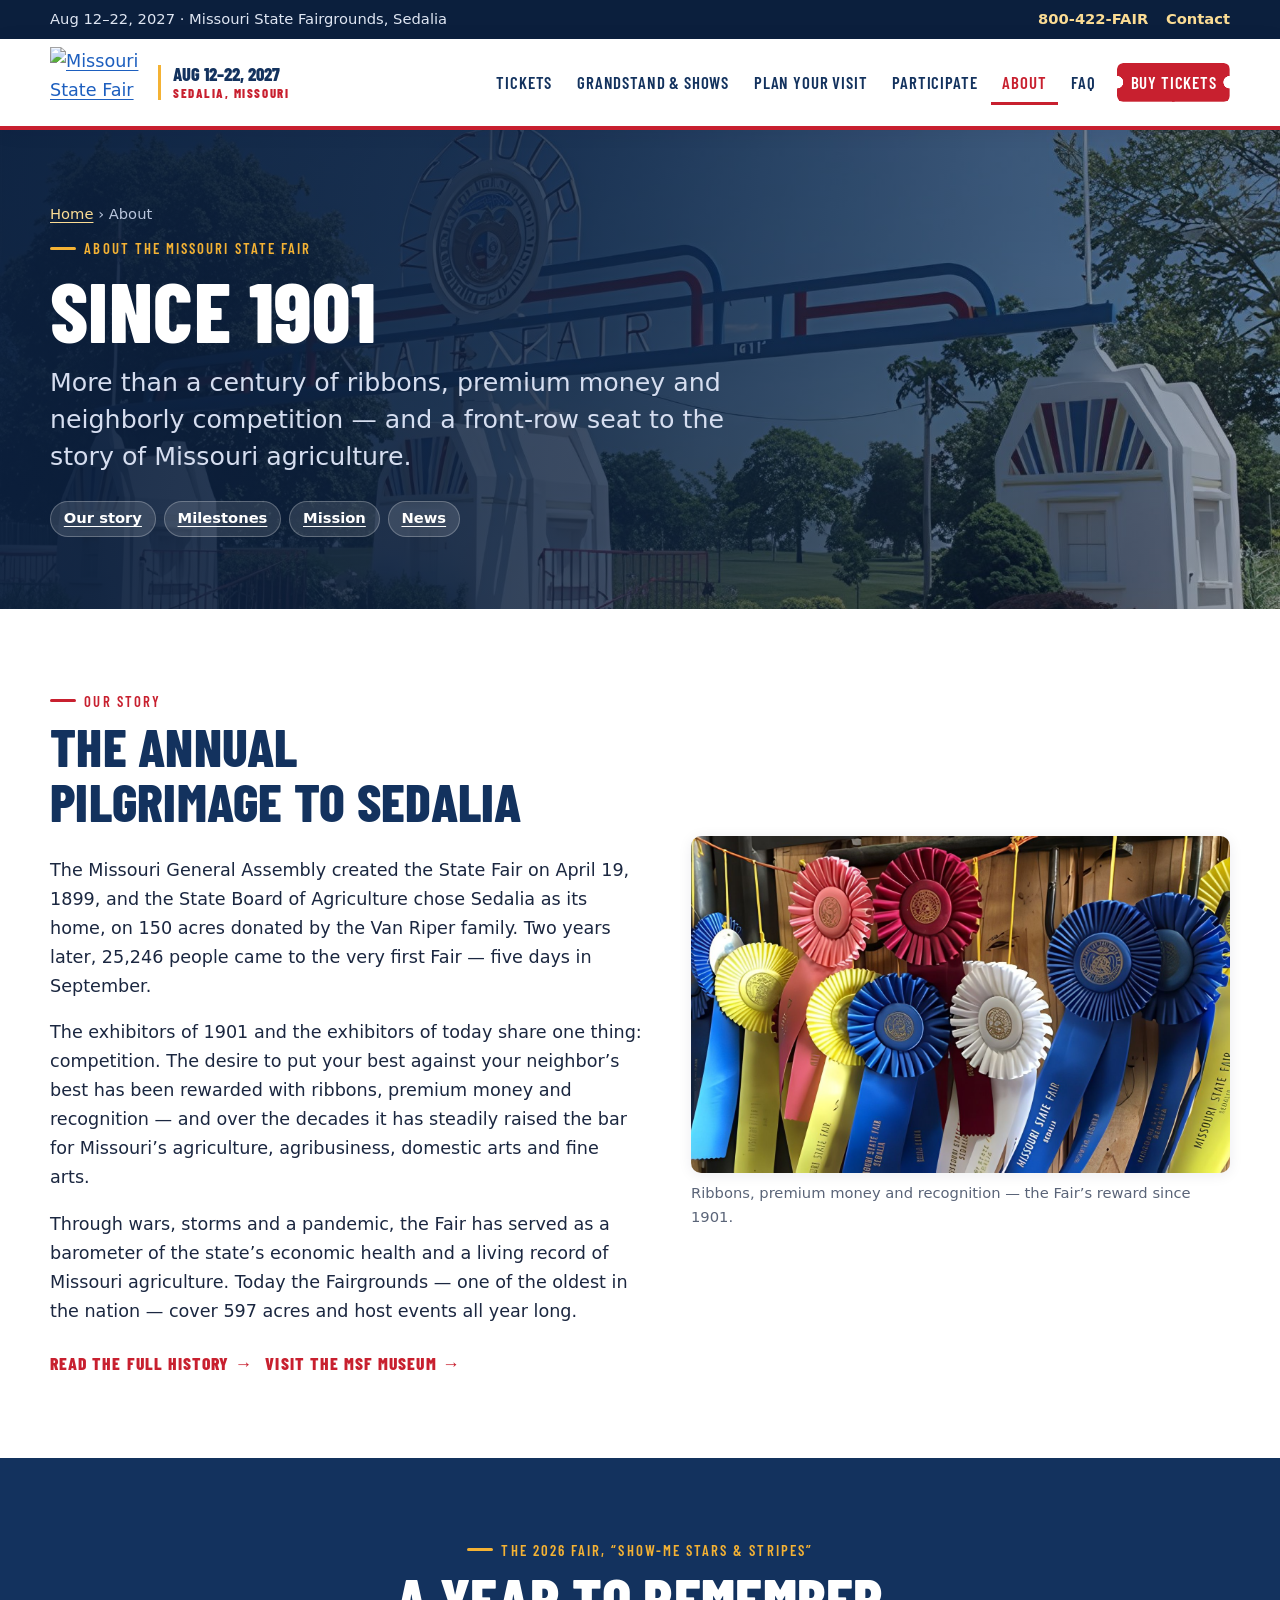
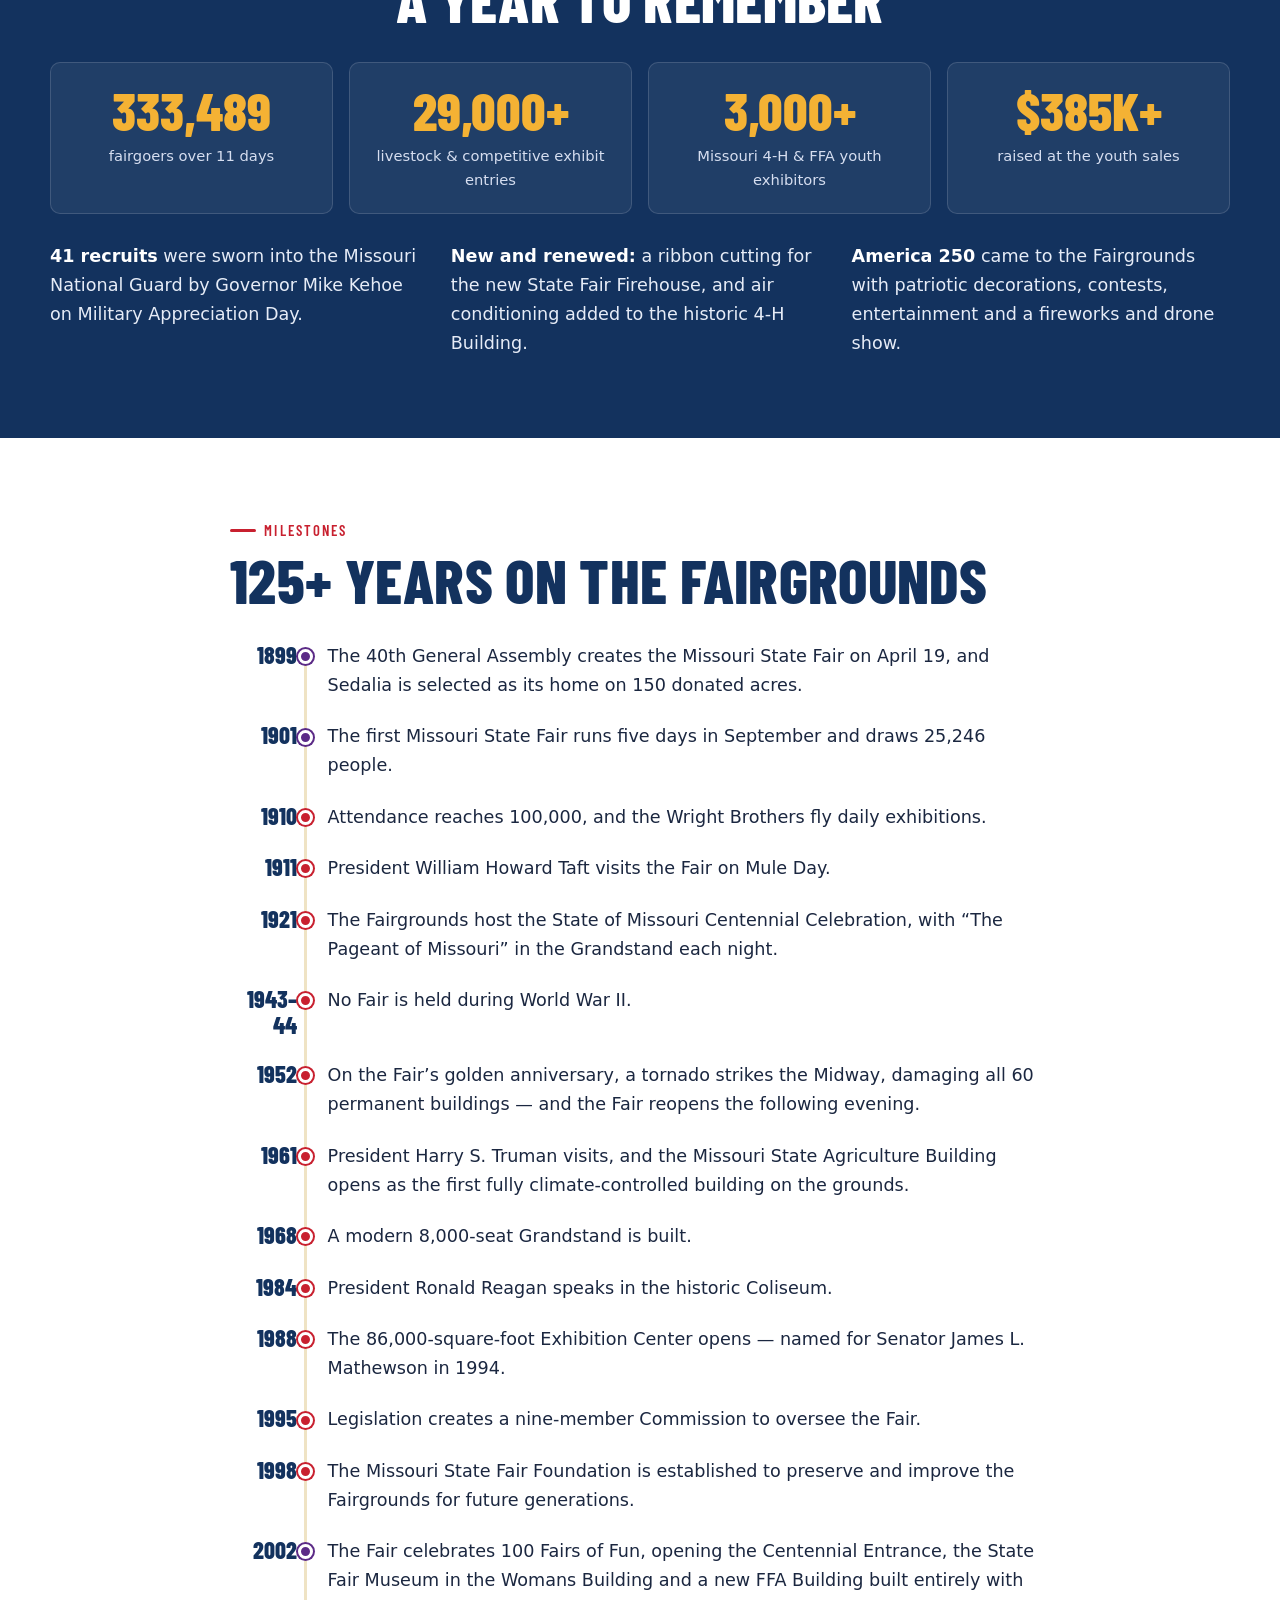
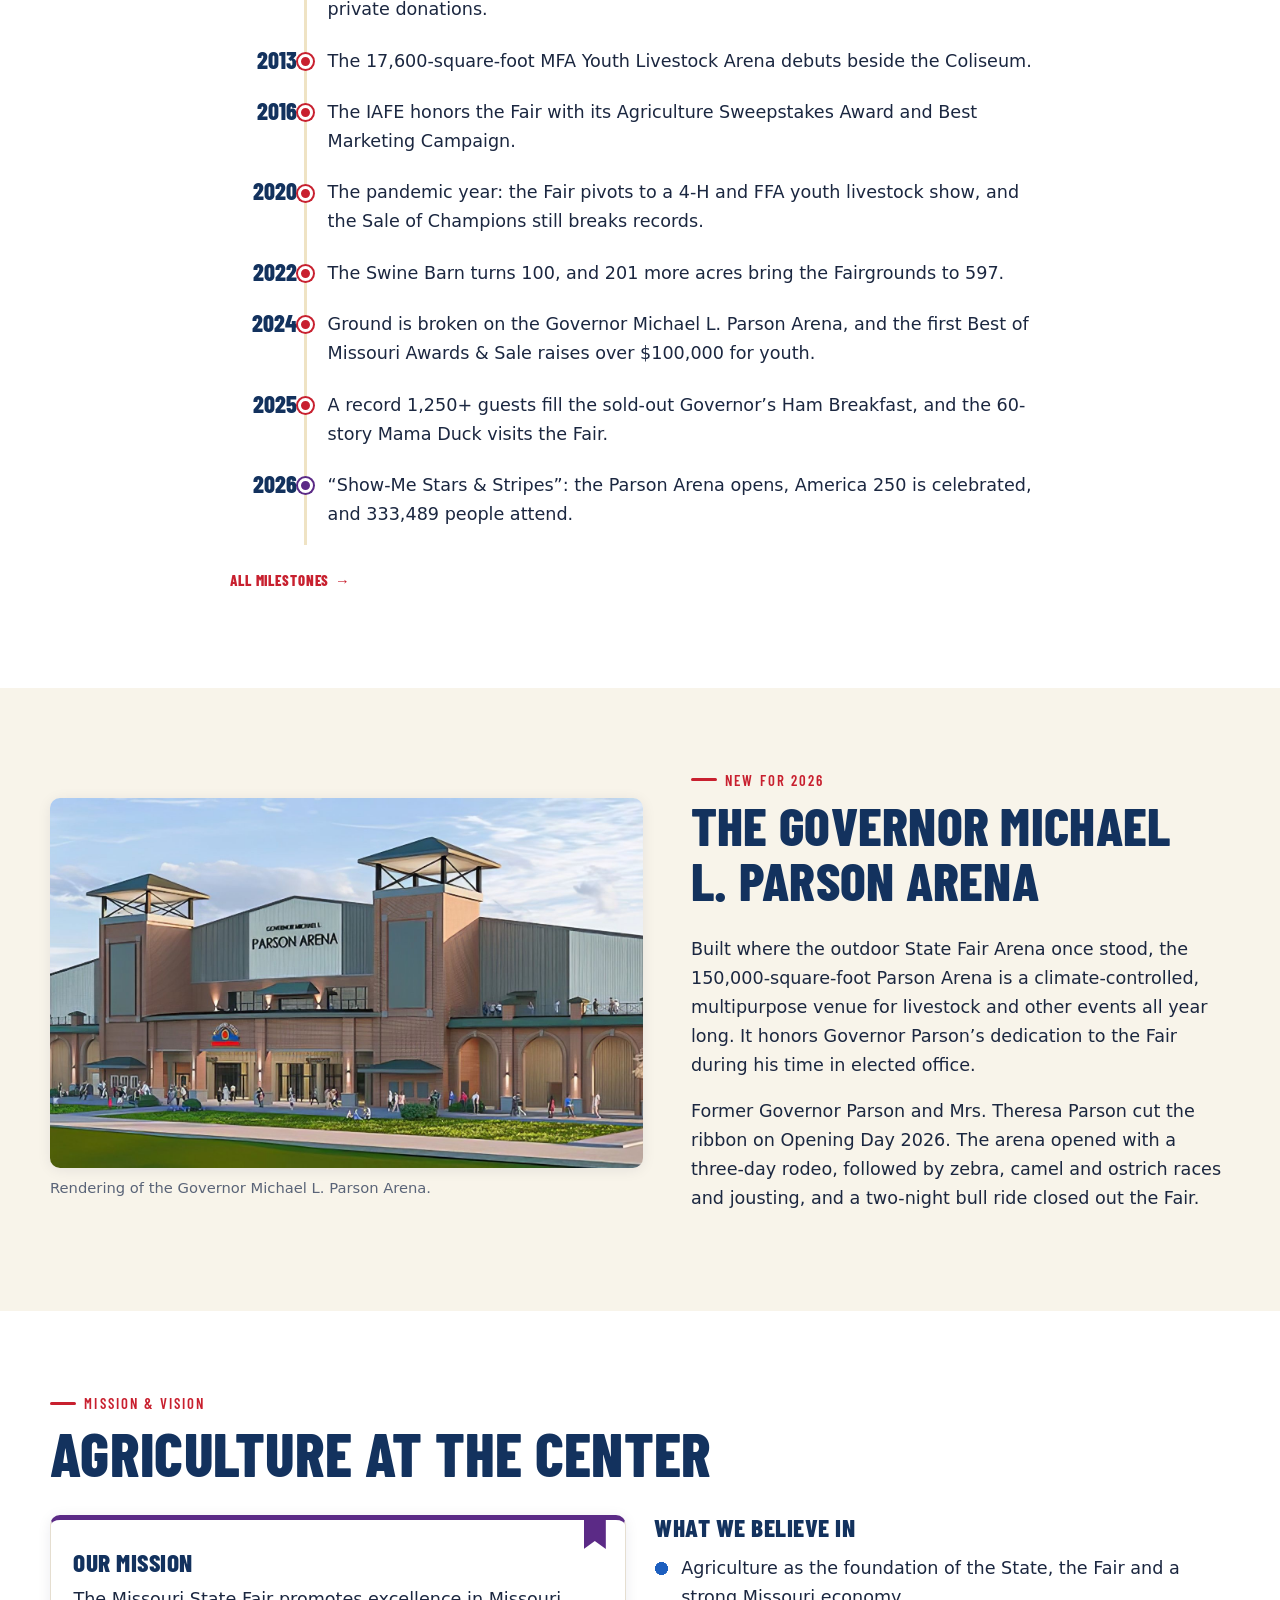
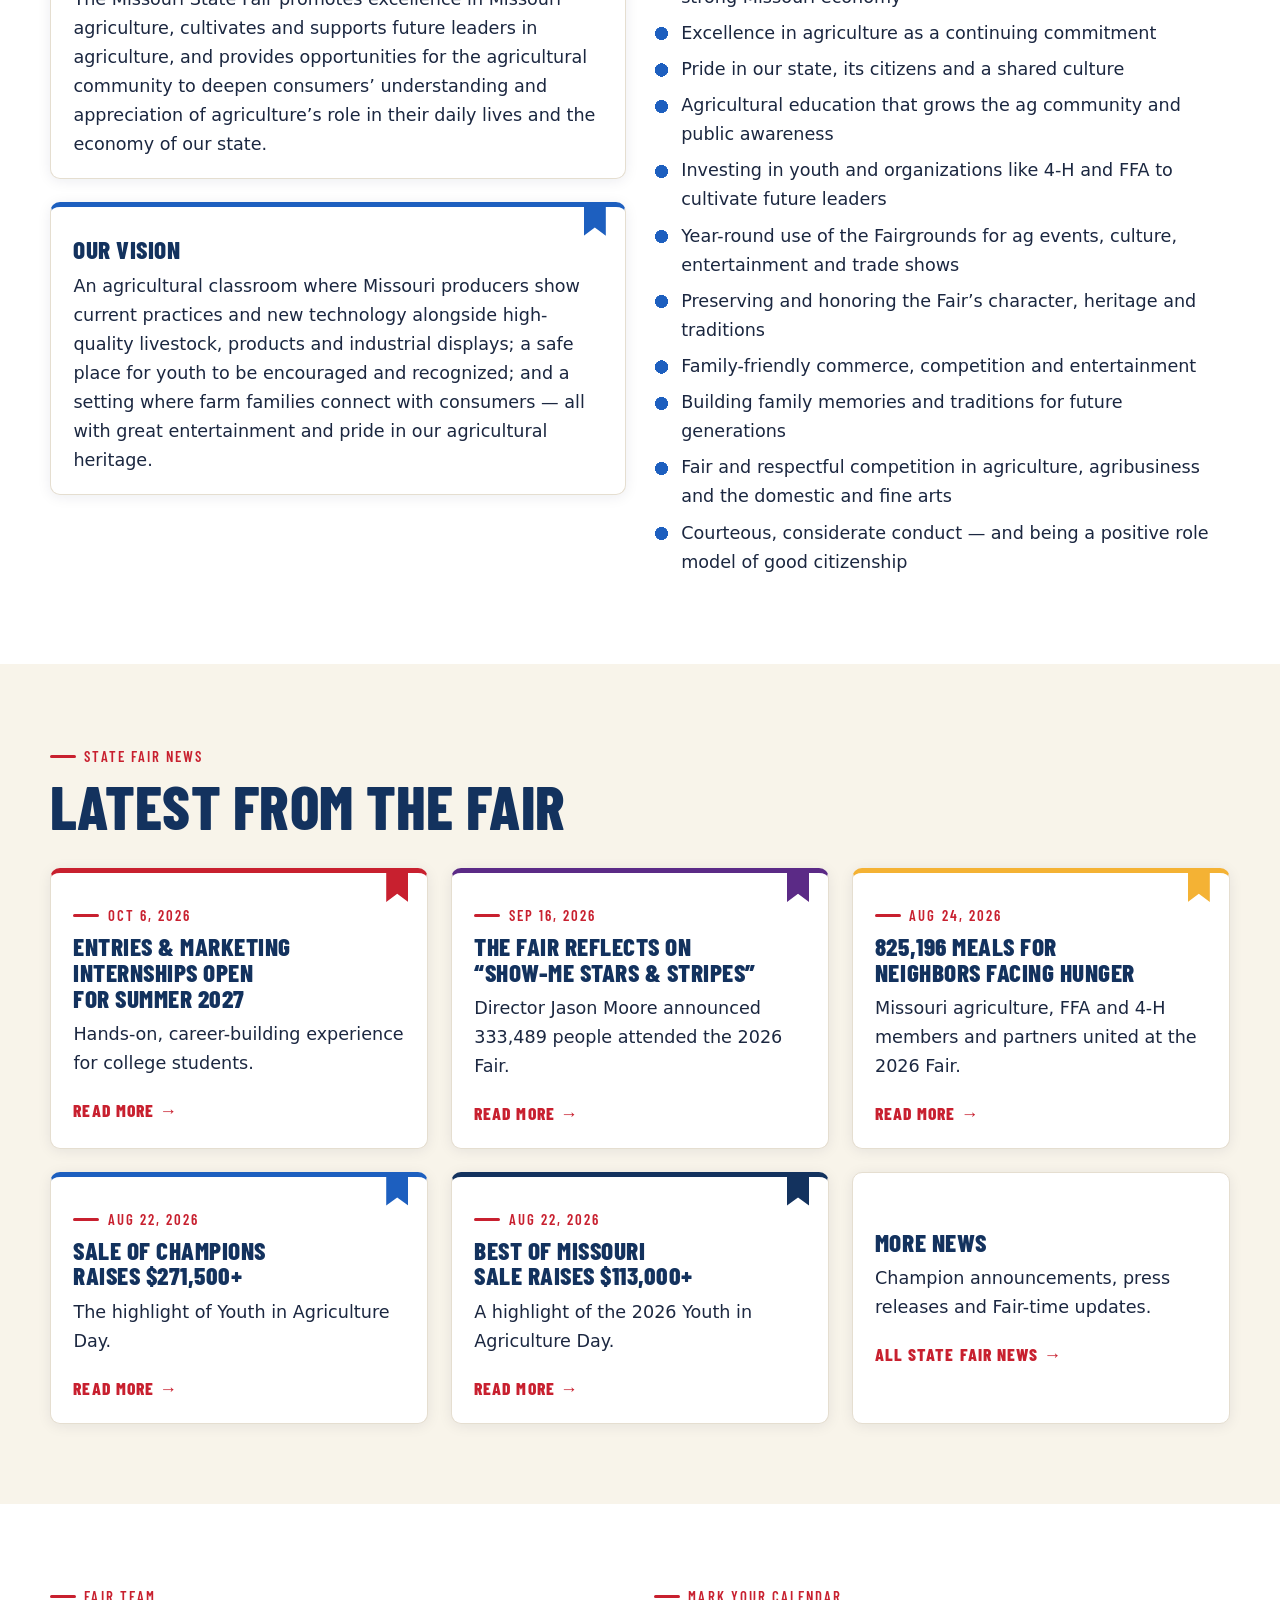
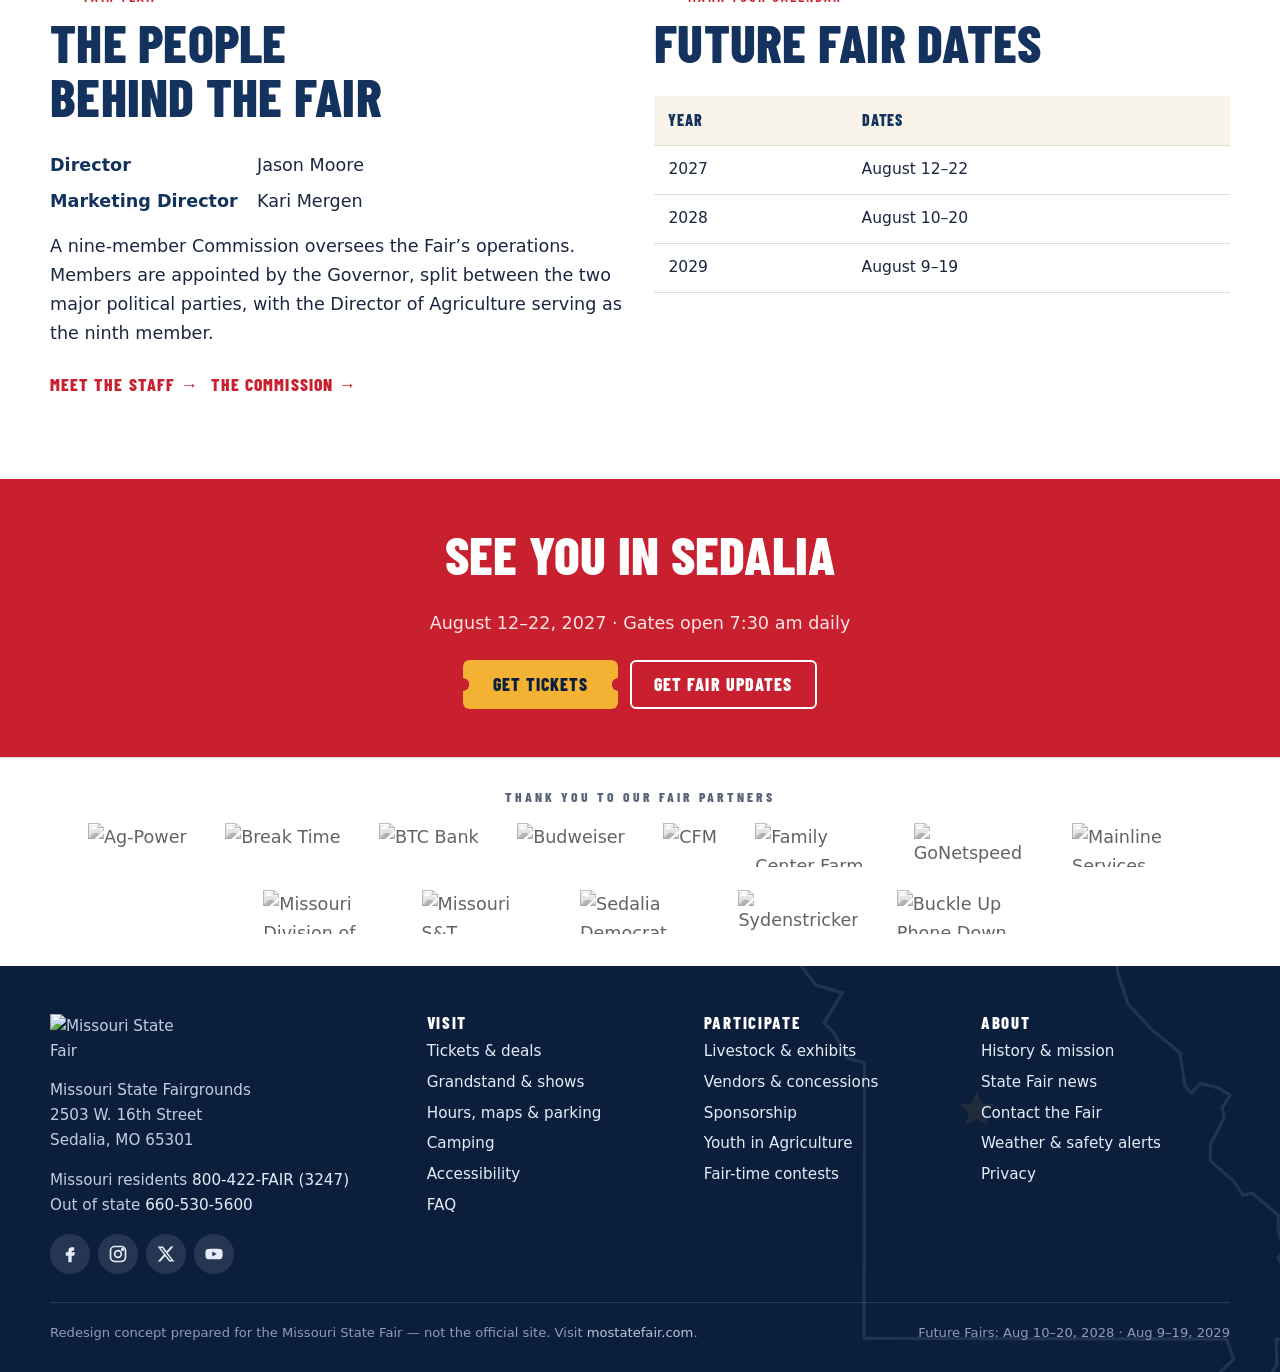
==== commit 1fbe5b8f: "Aesthetic pass: night carried past the hero + fairground artifacts - Home header floats over the her" ====
--- a/about.html
+++ b/about.html
@@ -54,7 +54,8 @@
 <header class="site-head">
   <div class="wrap">
     <a class="brand" href="./" aria-label="Missouri State Fair home">
-      <img src="https://www.mostatefair.com/wp-content/uploads/logo-2024-missouri-state-fair-full-hr.png" alt="Missouri State Fair" width="400" height="312">
+      <img class="logo-dark" src="https://www.mostatefair.com/wp-content/uploads/logo-2024-missouri-state-fair-full-hr.png" alt="Missouri State Fair" width="400" height="312">
+      <img class="logo-light" src="https://www.mostatefair.com/wp-content/uploads/logo-2024-missouri-state-fair-white-v2.png" alt="" width="150" height="48">
     </a>
     <p class="head-dates">Aug 12–22, 2027<small>Sedalia, Missouri</small></p>
     <nav class="site-nav" aria-label="Main">
@@ -317,7 +318,29 @@
 </main>
 
 <!-- SHARED:FOOTER -->
+<section class="partners" aria-label="Fair partners">
+  <div class="wrap">
+    <h4>Thank you to our Fair partners</h4>
+    <ul class="partner-row">
+        <li><img src="https://www.mostatefair.com/wp-content/uploads/ag-power-logo-150x75.jpg" alt="Ag-Power" loading="lazy" decoding="async"></li>
+        <li><img src="https://www.mostatefair.com/wp-content/uploads/break-time-logo-150x100.png" alt="Break Time" loading="lazy" decoding="async"></li>
+        <li><img src="https://www.mostatefair.com/wp-content/uploads/btc-bank-logo-2-150x69.png" alt="BTC Bank" loading="lazy" decoding="async"></li>
+        <li><img src="https://www.mostatefair.com/wp-content/uploads/budweiser-bowtie-logo-150x49.png" alt="Budweiser" loading="lazy" decoding="async"></li>
+        <li><img src="https://www.mostatefair.com/wp-content/uploads/cfm-logo-v2-150x83.png" alt="CFM" loading="lazy" decoding="async"></li>
+        <li><img src="https://www.mostatefair.com/wp-content/uploads/family-center-farm-home-logo-150x100.png" alt="Family Center Farm &amp; Home" loading="lazy" decoding="async"></li>
+        <li><img src="https://www.mostatefair.com/wp-content/uploads/gonetspeed-logo-1-150x33.png" alt="GoNetspeed" loading="lazy" decoding="async"></li>
+        <li><img src="https://www.mostatefair.com/wp-content/uploads/mainline-services-logo-150x77.png" alt="Mainline Services" loading="lazy" decoding="async"></li>
+        <li><img src="https://www.mostatefair.com/wp-content/uploads/visit-mo-logo-150x69.png" alt="Missouri Division of Tourism" loading="lazy" decoding="async"></li>
+        <li><img src="https://www.mostatefair.com/wp-content/uploads/missouri-st-logo-150x125.png" alt="Missouri S&amp;T" loading="lazy" decoding="async"></li>
+        <li><img src="https://www.mostatefair.com/wp-content/uploads/sedalia-democrat-logo-150x150.png" alt="Sedalia Democrat" loading="lazy" decoding="async"></li>
+        <li><img src="https://www.mostatefair.com/wp-content/uploads/sydenstricker-nobbe-logo-150x105.png" alt="Sydenstricker Nobbe Partners" loading="lazy" decoding="async"></li>
+        <li><img src="https://www.mostatefair.com/wp-content/uploads/buckle-up-phone-down-logo-150x150.png" alt="Buckle Up Phone Down (MoDOT)" loading="lazy" decoding="async"></li>
+    </ul>
+  </div>
+</section>
 <footer class="site-foot">
+  <svg class="foot-map" viewBox="-0.02 -0.02 1.04 0.93" aria-hidden="true" focusable="false"><path class="st" d="M0.5929 0.0011 L0.6086 0 L0.6391 0.039 L0.6557 0.0454 L0.6424 0.0728 L0.6441 0.1118 L0.6631 0.1709 L0.7093 0.2205 L0.7597 0.2617 L0.7696 0.325 L0.7812 0.3366 L0.7985 0.3187 L0.8315 0.3271 L0.853 0.3408 L0.8382 0.364 L0.8423 0.382 L0.8167 0.4316 L0.8159 0.4622 L0.8604 0.5012 L0.877 0.5265 L0.8935 0.5223 L0.9422 0.5634 L0.9422 0.593 L0.9546 0.6299 L0.9422 0.6426 L0.9761 0.6974 L1 0.6996 L0.9876 0.7776 L0.9653 0.7692 L0.9571 0.7935 L0.9472 0.7935 L0.9389 0.7935 L0.9397 0.8409 L0.91 0.8895 L0.8126 0.8895 L0.8365 0.8536 L0.8596 0.8304 L0.8464 0.7935 L0.1949 0.7924 L0.1734 0.7924 L0.1734 0.6964 L0.1742 0.2807 L0.142 0.2712 L0.1181 0.2258 L0.0991 0.2068 L0.1329 0.1509 L0.0842 0.1361 L0.0694 0.1182 L0.0322 0.0675 L0 0.0053 L0.1709 0.0084 L0.3782 0.0063 L0.5929 0.0011 Z" fill="#fff" fill-opacity="0.35"/><polygon class="star" points="0.3827,0.3331 0.3920,0.3554 0.4160,0.3573 0.3977,0.3730 0.4033,0.3964 0.3827,0.3838 0.3621,0.3964 0.3677,0.3730 0.3494,0.3573 0.3734,0.3554"/></svg>
+
   <div class="wrap">
     <div class="foot-grid">
       <div>
--- a/assets/css/styles.css
+++ b/assets/css/styles.css
@@ -293,6 +293,7 @@
   .show-hero { padding-top: clamp(300px, 46vh, 460px); }
 }
 @media (max-aspect-ratio: 4/5) {
+  .show-hero::after { background: linear-gradient(180deg, transparent 30%, rgb(3 8 23 / 0.7) 52%, rgb(3 8 23 / 0.92)); }
   .show-hero { background-image: url("../video/hero-gate-poster-mobile.jpg"); background-position: center top; }
   .hero-video { object-position: center top; }
 }
@@ -574,6 +575,226 @@
 .foot-base { border-top: 1px solid rgb(255 255 255 / 0.12); margin-top: var(--space-3); padding-top: 1.2rem; font-size: 0.82rem; color: #8f9bb5; display: flex; flex-wrap: wrap; gap: 0.6rem 1.5rem; justify-content: space-between; }
 .foot-base a { color: #b9c5dc; }
 
+/* ==========================================================================
+   v2 aesthetic pass: night carried past the hero, fair-ground artifacts
+   (letterboard, admission stubs, prize rosettes, marquee bulbs), a second
+   type voice, and an editorial break from card rows.
+   ========================================================================== */
+
+@font-face {
+  font-family: "Yellowtail";
+  font-style: normal;
+  font-weight: 400;
+  font-display: swap;
+  src: url("../fonts/yellowtail.woff2") format("woff2");
+}
+:root { --script: "Yellowtail", "Brush Script MT", cursive; }
+
+/* ---------- Second voice: sign-painter script accents ---------- */
+.script {
+  font-family: var(--script); font-weight: 400; text-transform: none; letter-spacing: 0;
+  color: var(--red); font-size: clamp(1.6rem, 1.2rem + 1.4vw, 2.4rem); line-height: 1; margin: 0 0 0.1em;
+  transform: rotate(-3deg); transform-origin: left bottom; display: inline-block;
+}
+.on-dark .script, .panel-navy .script, .night .script { color: var(--gold); }
+.center .script { transform-origin: center bottom; }
+.show-copy .script { font-size: clamp(1.9rem, 1.4rem + 1.8vw, 2.9rem); margin-bottom: -0.05em; text-shadow: 0 2px 14px rgb(0 0 0 / 0.55); }
+.section-head h2 { font-size: clamp(2.3rem, 1.6rem + 2.8vw, 3.9rem); }
+
+/* ---------- Header that sits on the hero (home only) ---------- */
+.brand .logo-light { display: none; }
+body[data-page="home"] .site-head {
+  margin-bottom: calc(-1 * var(--head-h, 86px));
+  transition: background-color 0.3s ease, box-shadow 0.3s ease, border-color 0.3s ease;
+}
+body[data-page="home"] .site-head:not(.is-solid) {
+  background: linear-gradient(180deg, rgb(3 8 23 / 0.72), rgb(3 8 23 / 0));
+  border-bottom-color: transparent; box-shadow: none;
+}
+body[data-page="home"] .site-head:not(.is-solid) .logo-dark { display: none; }
+body[data-page="home"] .site-head:not(.is-solid) .logo-light { display: block; width: 150px; padding-block: 0.9rem; }
+body[data-page="home"] .site-head:not(.is-solid) .head-dates { color: #fff; }
+body[data-page="home"] .site-head:not(.is-solid) .head-dates small { color: var(--gold); }
+@media (min-width: 901px) {
+  body[data-page="home"] .site-head:not(.is-solid) .site-nav a:not(.btn-ticket) { color: #fff; text-shadow: 0 1px 8px rgb(0 0 0 / 0.5); }
+  body[data-page="home"] .site-head:not(.is-solid) .site-nav a:not(.btn-ticket):hover { background: rgb(255 255 255 / 0.12); color: var(--gold); }
+}
+@media (max-width: 900px) {
+  body[data-page="home"] .site-head:not(.is-solid) .logo-light { width: 124px; padding-block: 0.75rem; }
+  body[data-page="home"] .site-head:not(.is-solid) .nav-toggle { background: rgb(255 255 255 / 0.14); border: 1px solid rgb(255 255 255 / 0.35); }
+}
+body[data-page="home"] .show-hero { padding-top: calc(clamp(260px, 36vh, 420px) + var(--head-h, 86px) * 0.5); }
+
+/* ---------- Night section with marquee bulbs ---------- */
+.night {
+  position: relative; color: #dfe6f3; isolation: isolate;
+  background:
+    radial-gradient(90% 60% at 50% 0%, rgb(244 178 52 / 0.16), transparent 70%),
+    radial-gradient(60% 50% at 10% 100%, rgb(200 32 47 / 0.18), transparent 70%),
+    linear-gradient(180deg, #050c1f, #0b1a3a 60%, #071229);
+}
+.night h2, .night h3 { color: #fff; }
+.night .eyebrow { color: var(--gold); }
+.night .lede { color: #c3cde2; }
+.night .season-note { background: rgb(244 178 52 / 0.16); color: var(--gold-soft); }
+.night .btn-ghost { color: #fff; }
+.night .btn-ghost:hover { background: #fff; color: var(--navy-deep); border-color: #fff; }
+
+.marquee {
+  --bulb: #ffd27a; --gap: 26px; --ring: 16px;
+  position: relative; padding: calc(var(--ring) + 1.2rem); border-radius: 18px;
+  background: linear-gradient(180deg, #2a0d10, #1a080b); box-shadow: inset 0 0 0 2px #4a1a1f, 0 30px 60px rgb(0 0 0 / 0.45);
+}
+.marquee::before, .marquee::after {
+  content: ""; position: absolute; inset: 0; border-radius: inherit; pointer-events: none; padding: var(--ring);
+  background: radial-gradient(circle, var(--bulb) 0 3.5px, rgb(255 210 122 / 0.35) 4.5px, transparent 8px) 0 0 / var(--gap) var(--gap);
+  -webkit-mask: linear-gradient(#000 0 0) content-box, linear-gradient(#000 0 0); -webkit-mask-composite: xor;
+          mask: linear-gradient(#000 0 0) content-box exclude, linear-gradient(#000 0 0);
+}
+.marquee::after { background-position: calc(var(--gap) / 2) calc(var(--gap) / 2); animation: bulbs 1.1s steps(1) infinite; }
+.marquee::before { animation: bulbs 1.1s steps(1) infinite reverse; }
+@keyframes bulbs { 0% { opacity: 1; } 50% { opacity: 0.25; } }
+.marquee-sign {
+  text-align: center; margin: 0 0 1.4rem; font-family: var(--display); font-weight: 800; text-transform: uppercase;
+  letter-spacing: 0.2em; color: var(--gold); font-size: clamp(1rem, 0.8rem + 0.8vw, 1.35rem);
+  text-shadow: 0 0 14px rgb(244 178 52 / 0.65);
+}
+.marquee .show { background: #120c10; border-color: rgb(255 255 255 / 0.08); box-shadow: none; }
+.marquee .show h3 { color: #fff; }
+.marquee .show .with { color: #b9b2b5; }
+.marquee .show .when { color: var(--gold); }
+@media (max-width: 640px) { .marquee { --ring: 12px; --gap: 20px; padding: calc(var(--ring) + 0.6rem); } }
+@media (prefers-reduced-motion: reduce) { .marquee::before, .marquee::after { animation: none; } }
+
+.night .notice { background: rgb(255 255 255 / 0.05); color: #dfe6f3; border-left-color: var(--gold); }
+.night .notice a, .night a:not(.btn):not(.btn-ticket) { color: var(--gold-soft); }
+.marquee .show .price { color: #f3ecee; background: rgb(255 255 255 / 0.06); border: 1px solid rgb(244 178 52 / 0.35); border-radius: 6px; padding: 0.45rem 0.6rem; text-align: left; font-weight: 700; }
+.marquee .show .fee { color: #a9a2a5; }
+
+/* ---------- Letterboard price sign ---------- */
+.letterboard {
+  position: relative; max-width: 520px; padding: 1.4rem 1.6rem 1.2rem; border-radius: 6px;
+  background:
+    repeating-linear-gradient(180deg, #1d1d1f 0 13px, #0e0e10 13px 15px);
+  border: 14px solid #5a3a1f;
+  border-image: linear-gradient(135deg, #7a5230, #4a2f18 40%, #7a5230 60%, #3e2613) 1;
+  box-shadow: 0 18px 40px rgb(11 31 61 / 0.25), inset 0 0 30px rgb(0 0 0 / 0.6);
+  font-family: var(--display); font-weight: 600; text-transform: uppercase; color: #f3efe4;
+  letter-spacing: 0.12em; text-shadow: 0 1px 0 rgb(0 0 0 / 0.8);
+}
+.letterboard .lb-title { margin: 0 0 0.7rem; text-align: center; font-weight: 800; font-size: 1.5rem; letter-spacing: 0.22em; color: #fff; }
+.letterboard ul { list-style: none; margin: 0; padding: 0; }
+.letterboard li { display: flex; align-items: baseline; gap: 0.6rem; font-size: clamp(1.15rem, 1rem + 0.6vw, 1.5rem); line-height: 1.65; }
+.letterboard li:nth-child(odd) { transform: rotate(-0.35deg); }
+.letterboard li:nth-child(even) { transform: rotate(0.25deg); }
+.letterboard li span { white-space: nowrap; }
+.letterboard li small { font-size: 0.68em; color: #c9c3b4; letter-spacing: 0.1em; }
+.letterboard li i { flex: 1; border-bottom: 3px dotted rgb(243 239 228 / 0.35); transform: translateY(-0.3em); }
+.letterboard li b { font-weight: 800; color: #ff5a64; min-width: 3.2ch; text-align: right; }
+.letterboard li b.free { color: var(--gold); }
+.letterboard .lb-foot { margin: 0.8rem 0 0; text-align: center; font-size: 0.78rem; letter-spacing: 0.16em; color: #b8b2a3; }
+
+/* ---------- Day rail as admission stubs ---------- */
+.rail-scroller { gap: 0.9rem; padding-top: 0.6rem; }
+.day-card {
+  --tk: var(--navy); --perf: 70px;
+  border: 0; border-radius: 10px; padding: 0 0.9rem 1rem; min-height: 210px; background: #fff;
+  box-shadow: 0 6px 18px rgb(11 31 61 / 0.12); position: relative; gap: 0.2rem;
+  -webkit-mask: radial-gradient(circle 9px at 0 var(--perf), transparent 98%, #000) left / 51% 100% no-repeat,
+                radial-gradient(circle 9px at 100% var(--perf), transparent 98%, #000) right / 51% 100% no-repeat;
+          mask: radial-gradient(circle 9px at 0 var(--perf), transparent 98%, #000) left / 51% 100% no-repeat,
+                radial-gradient(circle 9px at 100% var(--perf), transparent 98%, #000) right / 51% 100% no-repeat;
+  transition: transform 0.2s ease;
+}
+.day-card:hover { transform: translateY(-4px) rotate(-0.6deg); }
+.day-card::before {
+  content: ""; position: absolute; inset: 0 0 auto 0; height: var(--perf); background: var(--tk); z-index: 0;
+  background-image: repeating-linear-gradient(135deg, rgb(255 255 255 / 0.07) 0 6px, transparent 6px 12px);
+}
+.day-card::after {
+  content: ""; position: absolute; left: 12px; right: 12px; top: var(--perf); border-top: 2px dashed rgb(11 31 61 / 0.25);
+}
+.day-card .dow, .day-card .date { position: relative; z-index: 1; color: #fff; }
+.day-card .dow { padding-top: 0.7rem; color: rgb(255 255 255 / 0.85); }
+.day-card .date { font-size: 2rem; margin-bottom: 0.9rem; }
+.day-card .tag { padding-top: 0.4rem; }
+.day-card .tag b { color: var(--tk); }
+.day-card.kind-deal { --tk: #c98a0b; }
+.day-card.kind-event { --tk: var(--red); }
+.day-card.kind-ag { --tk: var(--purple); }
+.day-card.kind-family { --tk: var(--ribbon-blue); }
+.day-card.kind-weekend { --tk: var(--navy); }
+.day-card.is-weekend { border-top: 0; }
+.day-card.is-today { outline: none; box-shadow: 0 0 0 3px var(--gold), 0 10px 24px rgb(11 31 61 / 0.18); }
+.rail-legend { display: flex; flex-wrap: wrap; gap: 0.4rem 1.1rem; margin: 0.4rem 0 0; padding: 0; list-style: none; font-size: var(--step--1); color: var(--muted); }
+.rail-legend li { display: flex; align-items: center; gap: 0.4rem; }
+.rail-legend li::before { content: ""; width: 12px; height: 12px; border-radius: 3px; background: var(--c); }
+
+/* ---------- Prize-rosette stats ---------- */
+.rosette-row { display: grid; grid-template-columns: repeat(4, 1fr); gap: 1.5rem 1rem; align-items: start; }
+@media (max-width: 860px) { .rosette-row { grid-template-columns: repeat(2, 1fr); } }
+.rosette-stat { --rb: var(--purple); text-align: center; }
+.rosette-stat .rosette-art { position: relative; width: min(190px, 100%); margin: 0 auto; aspect-ratio: 200 / 250; color: var(--rb); filter: drop-shadow(0 10px 18px rgb(0 0 0 / 0.35)); }
+.rosette-stat svg { width: 100%; height: 100%; display: block; }
+.rosette-stat .num {
+  position: absolute; left: 0; right: 0; top: 0; height: 80%; display: grid; place-items: center;
+  font-family: var(--display); font-weight: 800; color: var(--navy-deep); line-height: 1;
+  font-size: clamp(1.25rem, 0.9rem + 1.1vw, 1.8rem); font-variant-numeric: tabular-nums;
+}
+.rosette-stat .num b { display: block; transform: translateY(-2px); }
+.rosette-stat p { margin: 0.6rem auto 0; max-width: 18ch; color: #d6def0; font-size: var(--step--1); line-height: 1.4; }
+.rosette-stat.rb-purple { --rb: #7a3fb8; }
+.rosette-stat.rb-blue { --rb: #2366cf; }
+.rosette-stat.rb-red { --rb: #d12a37; }
+.rosette-stat.rb-gold { --rb: #e8a21d; }
+
+/* ---------- Editorial feature (breaks up card rows) ---------- */
+.feature { display: grid; grid-template-columns: 1.45fr 1fr; gap: 1.6rem; align-items: stretch; }
+@media (max-width: 860px) { .feature { grid-template-columns: 1fr; } }
+.feature-main { position: relative; border-radius: 14px; overflow: hidden; min-height: 420px; color: #fff; display: flex; align-items: flex-end; text-decoration: none; }
+.feature-main:hover { color: #fff; }
+.feature-main > img { position: absolute; inset: 0; width: 100%; height: 100%; object-fit: cover; transition: transform 0.6s ease; }
+.feature-main:hover > img { transform: scale(1.04); }
+.feature-main::after { content: ""; position: absolute; inset: 0; background: linear-gradient(180deg, transparent 35%, rgb(5 12 31 / 0.88)); }
+.feature-main .feature-body { position: relative; z-index: 1; padding: 1.8rem; max-width: 34rem; }
+.feature-main h3 { color: #fff; font-size: var(--step-2); margin-bottom: 0.3em; }
+.feature-main p { color: #e2e8f5; }
+.feature-main .card-link { color: var(--gold); }
+.feature-side { display: grid; gap: 1rem; align-content: start; }
+.mini {
+  display: grid; grid-template-columns: 112px 1fr; gap: 1rem; align-items: center; padding: 0.9rem;
+  background: #fff; border-radius: 12px; border: 1px solid var(--line); text-decoration: none; color: var(--text);
+  transition: transform 0.2s ease, box-shadow 0.2s ease;
+}
+.mini:hover { transform: translateX(4px); box-shadow: var(--card-shadow); color: var(--text); }
+.mini img { width: 112px; height: 112px; object-fit: cover; border-radius: 50%; border: 4px solid var(--wheat); }
+.mini h3 { font-size: 1.3rem; margin: 0 0 0.25em; }
+.mini p { margin: 0; font-size: 0.92rem; color: var(--muted); line-height: 1.45; }
+@media (max-width: 420px) { .mini { grid-template-columns: 80px 1fr; } .mini img { width: 80px; height: 80px; } }
+
+/* Offset frame behind feature photos */
+.img-frame.offset { position: relative; }
+.img-frame.offset::before {
+  content: ""; position: absolute; inset: 18px -18px -18px 18px; border: 3px solid var(--gold); border-radius: var(--radius); z-index: -1;
+}
+.img-frame.offset { isolation: isolate; }
+@media (max-width: 640px) { .img-frame.offset::before { inset: 10px -8px -10px 10px; } }
+
+/* ---------- Partners strip + footer map ---------- */
+.partners { background: #fff; border-top: 1px solid var(--line); padding-block: 2rem; }
+.partners h4 { text-align: center; color: var(--muted); font-size: 0.85rem; letter-spacing: 0.22em; margin-bottom: 1.2rem; }
+.partner-row { display: flex; flex-wrap: wrap; justify-content: center; align-items: center; gap: 1.4rem 2.4rem; list-style: none; margin: 0; padding: 0; }
+.partner-row img { height: 44px; width: auto; max-width: 120px; object-fit: contain; filter: grayscale(1) contrast(1.05); opacity: 0.7; transition: filter 0.2s, opacity 0.2s; }
+.partner-row a:hover img, .partner-row img:hover { filter: none; opacity: 1; }
+.site-foot { position: relative; overflow: hidden; isolation: isolate; }
+.foot-map { position: absolute; right: -40px; bottom: -30px; width: min(560px, 70vw); opacity: 0.07; z-index: -1; pointer-events: none; }
+.foot-map .st { fill: none; stroke: #fff; stroke-width: 0.006; }
+.foot-map .star { fill: var(--gold); }
+.site-foot .foot-map { opacity: 0.09; }
+
+/* ---------- Count-up ---------- */
+[data-count] { font-variant-numeric: tabular-nums; }
+
 /* ---------- Reveal on scroll ---------- */
 .js .reveal { opacity: 0; transform: translateY(18px); transition: opacity 0.6s ease, transform 0.6s ease; }
 .js .reveal.in { opacity: 1; transform: none; }
